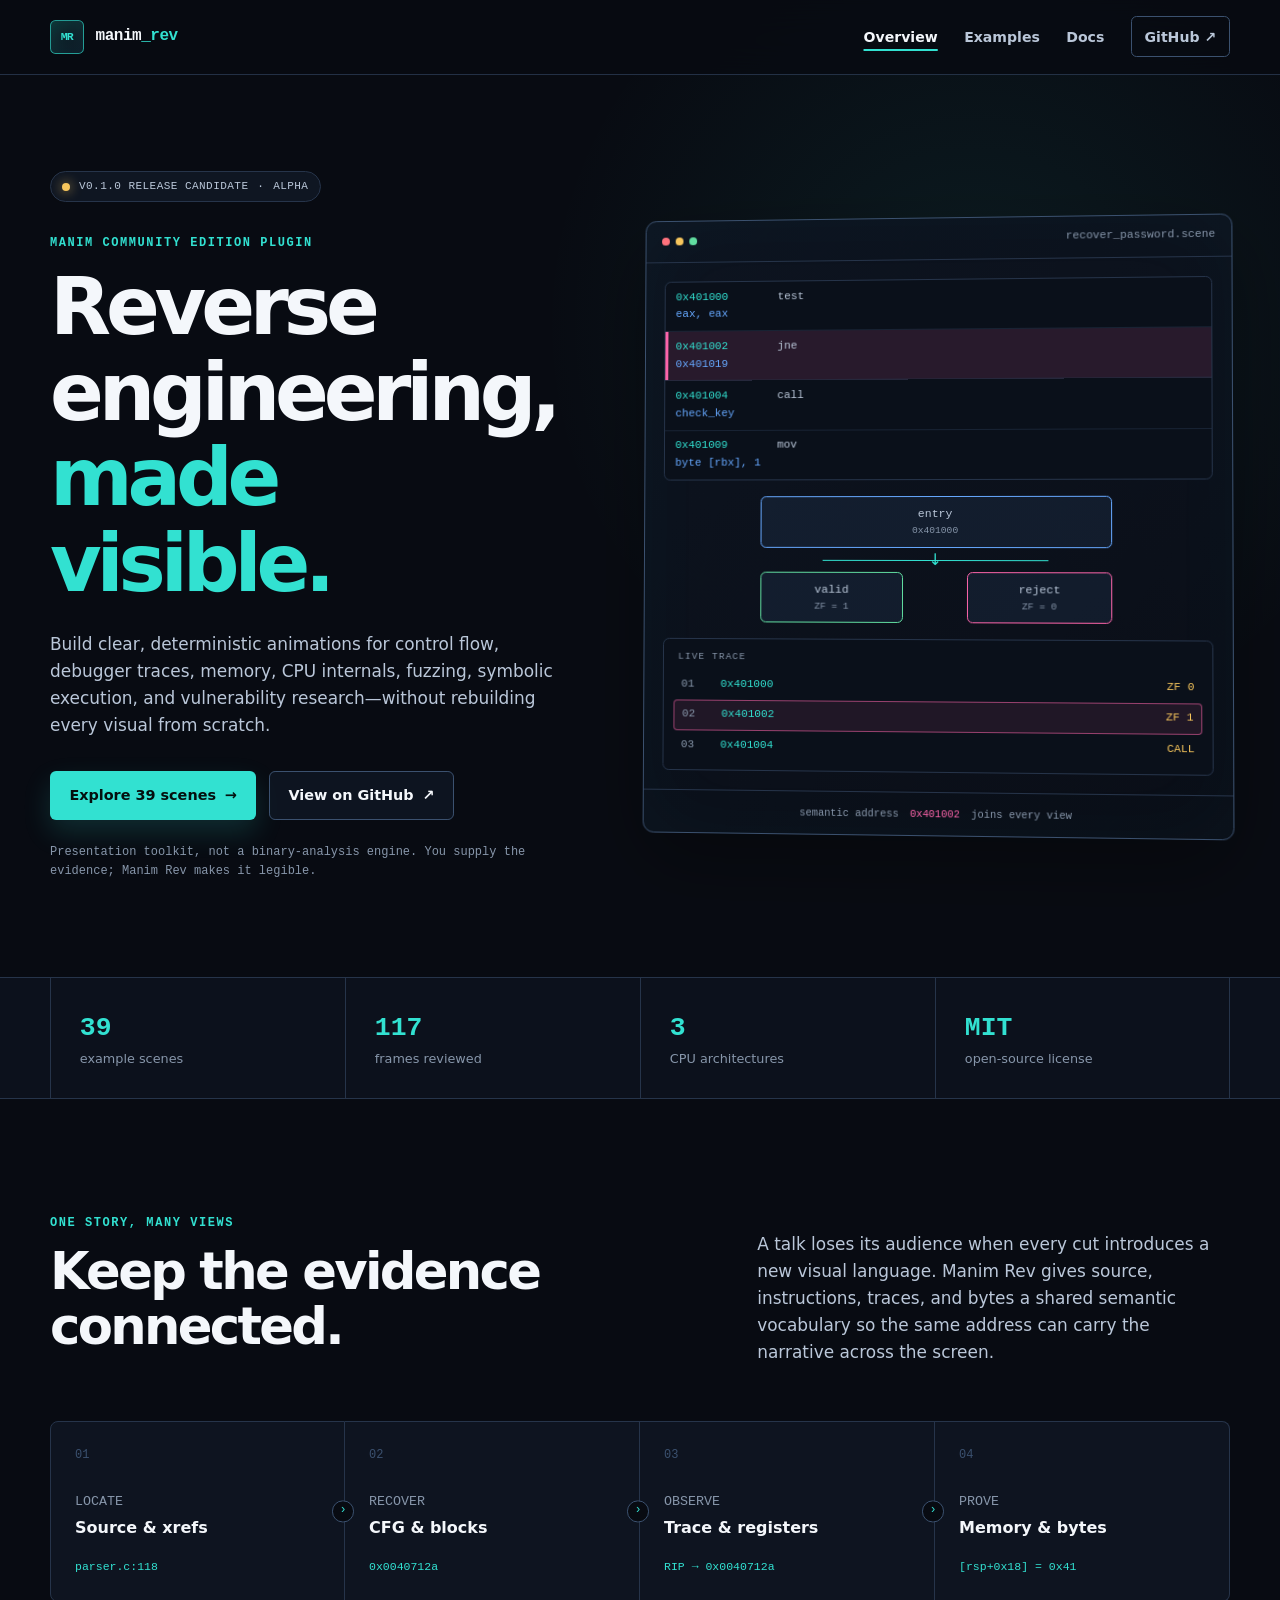
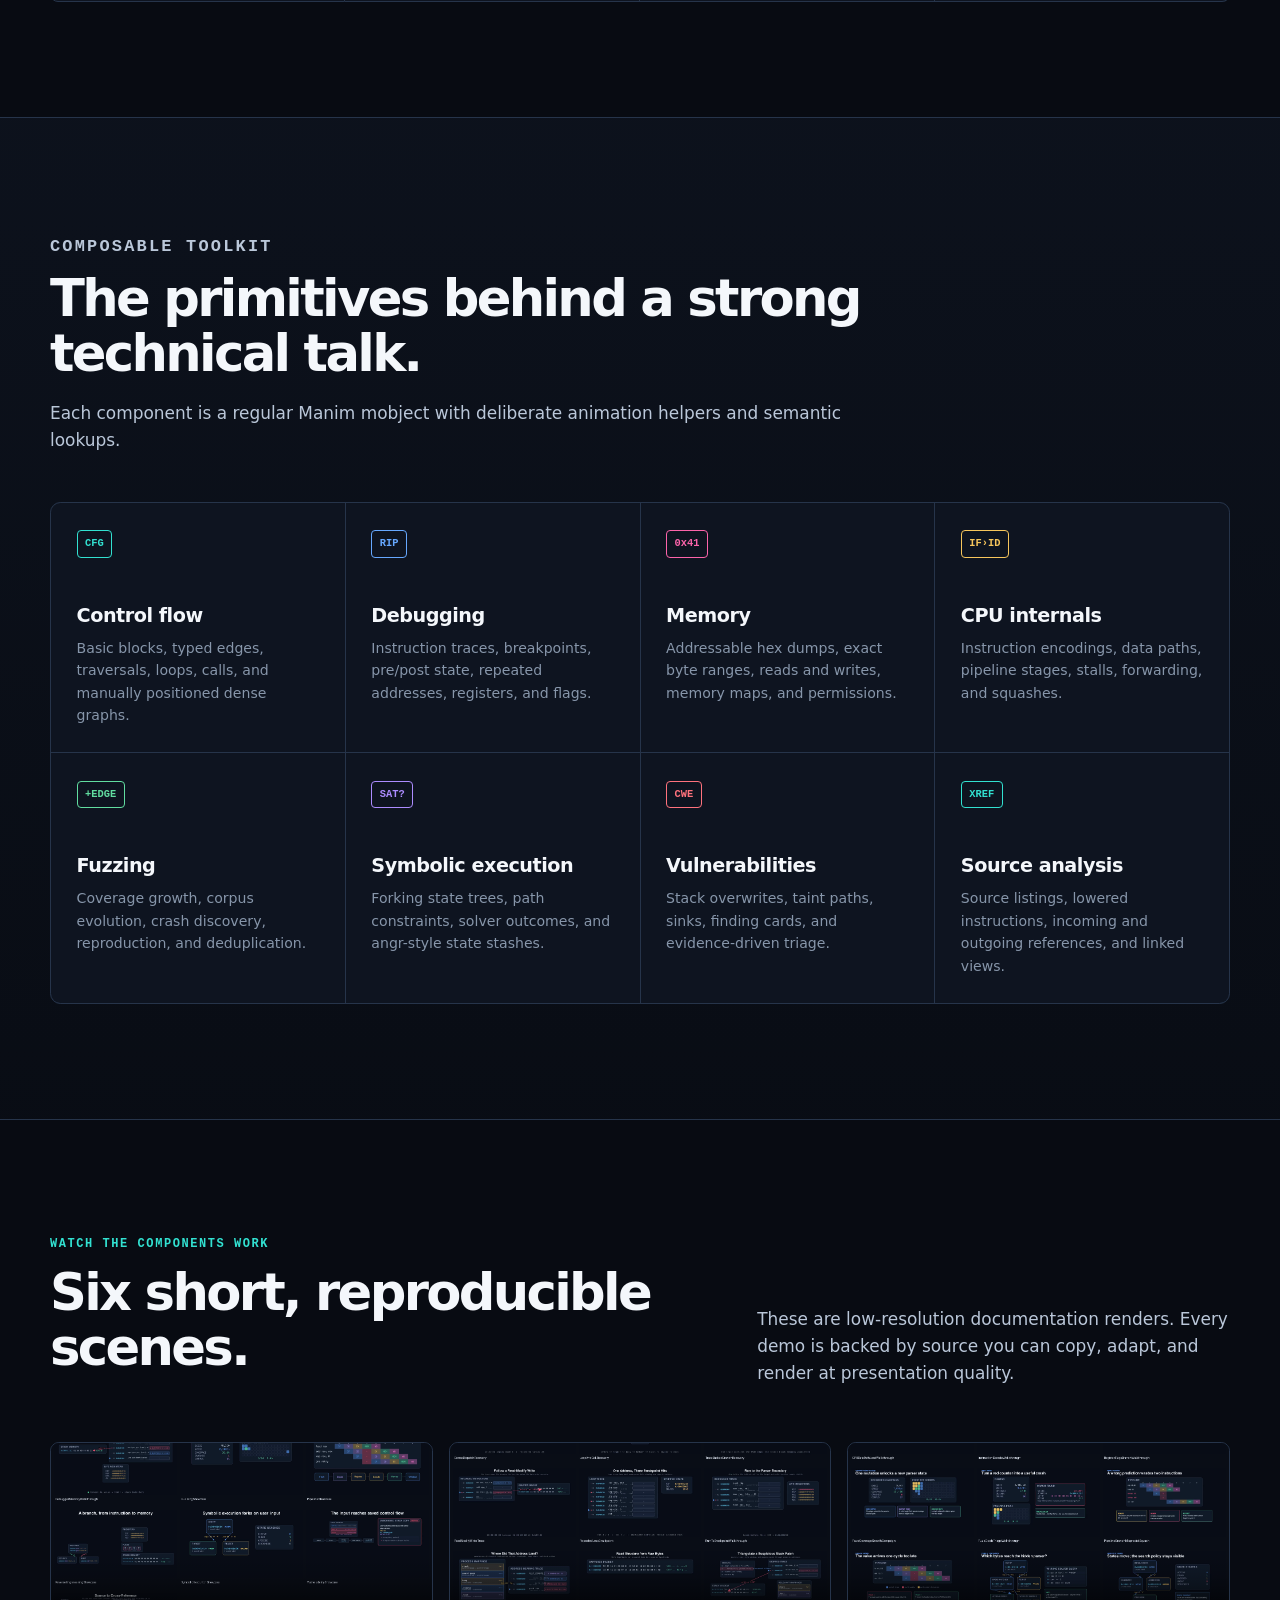
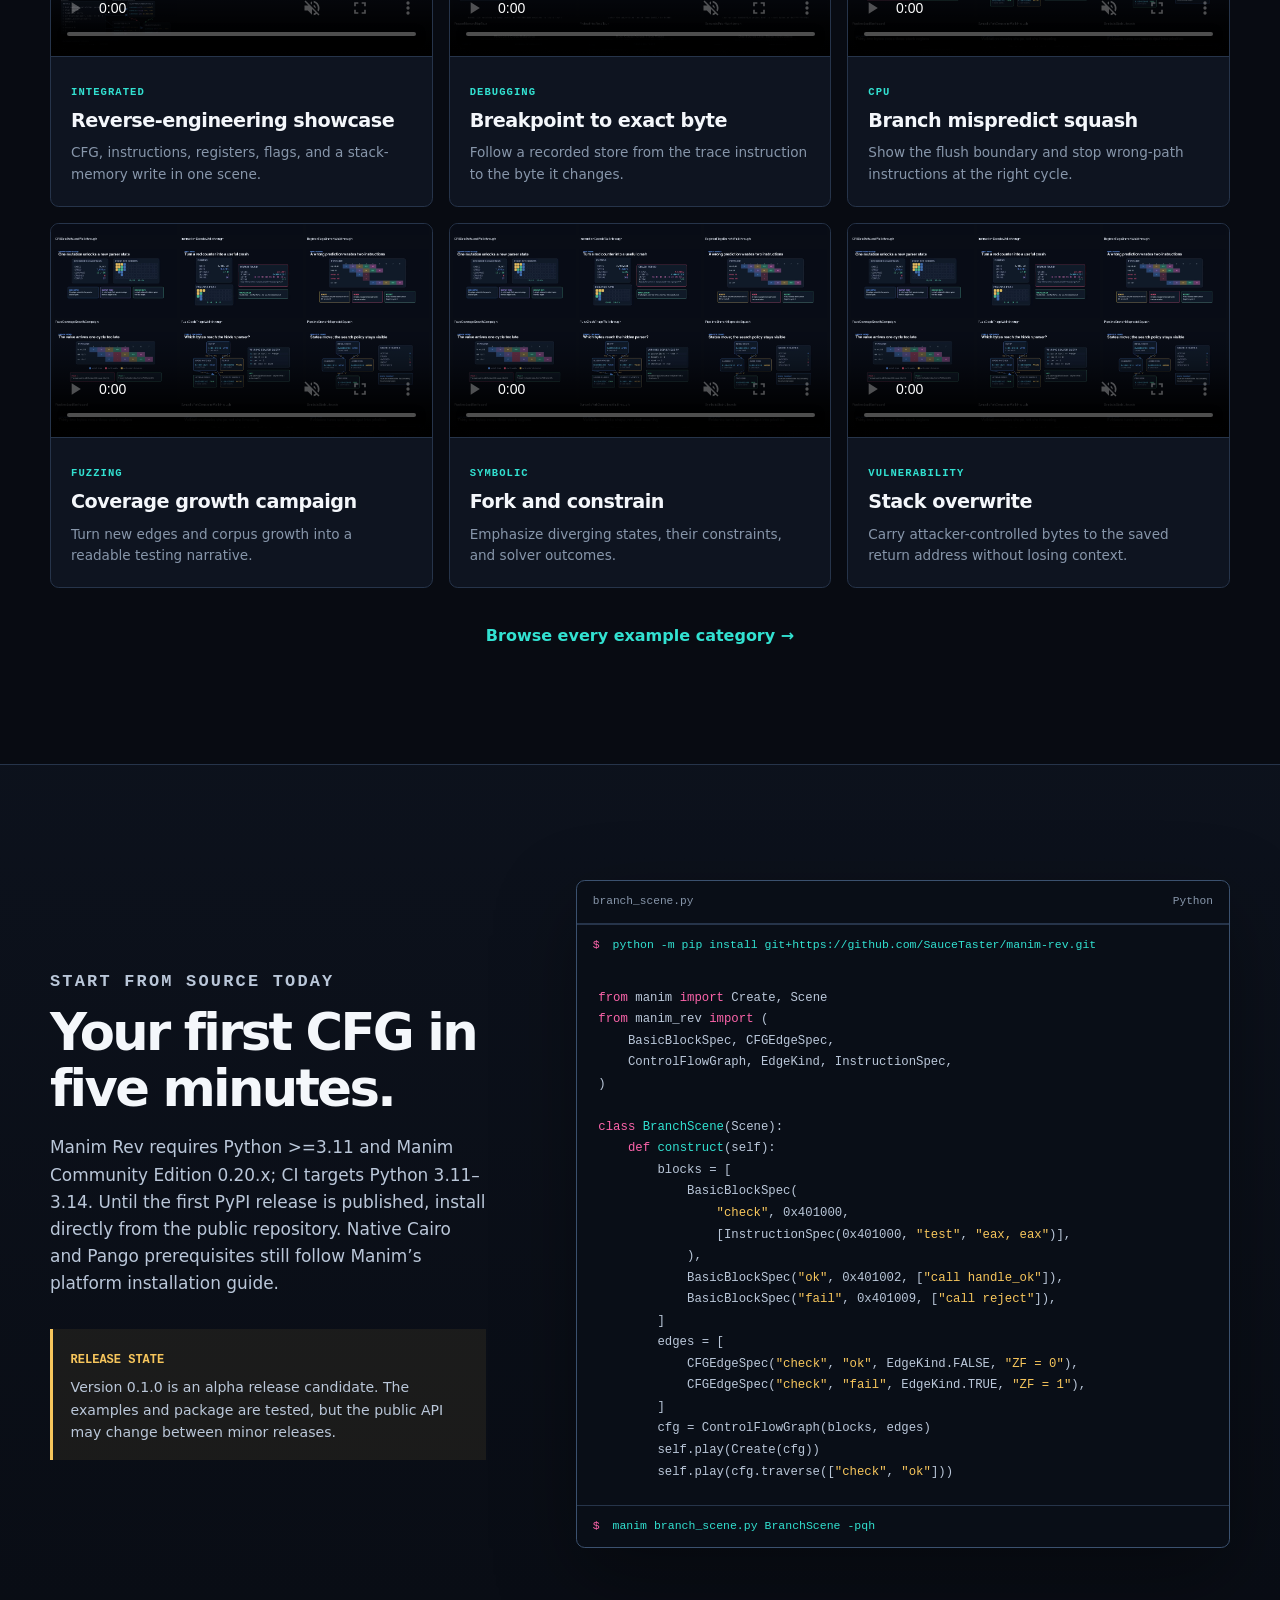
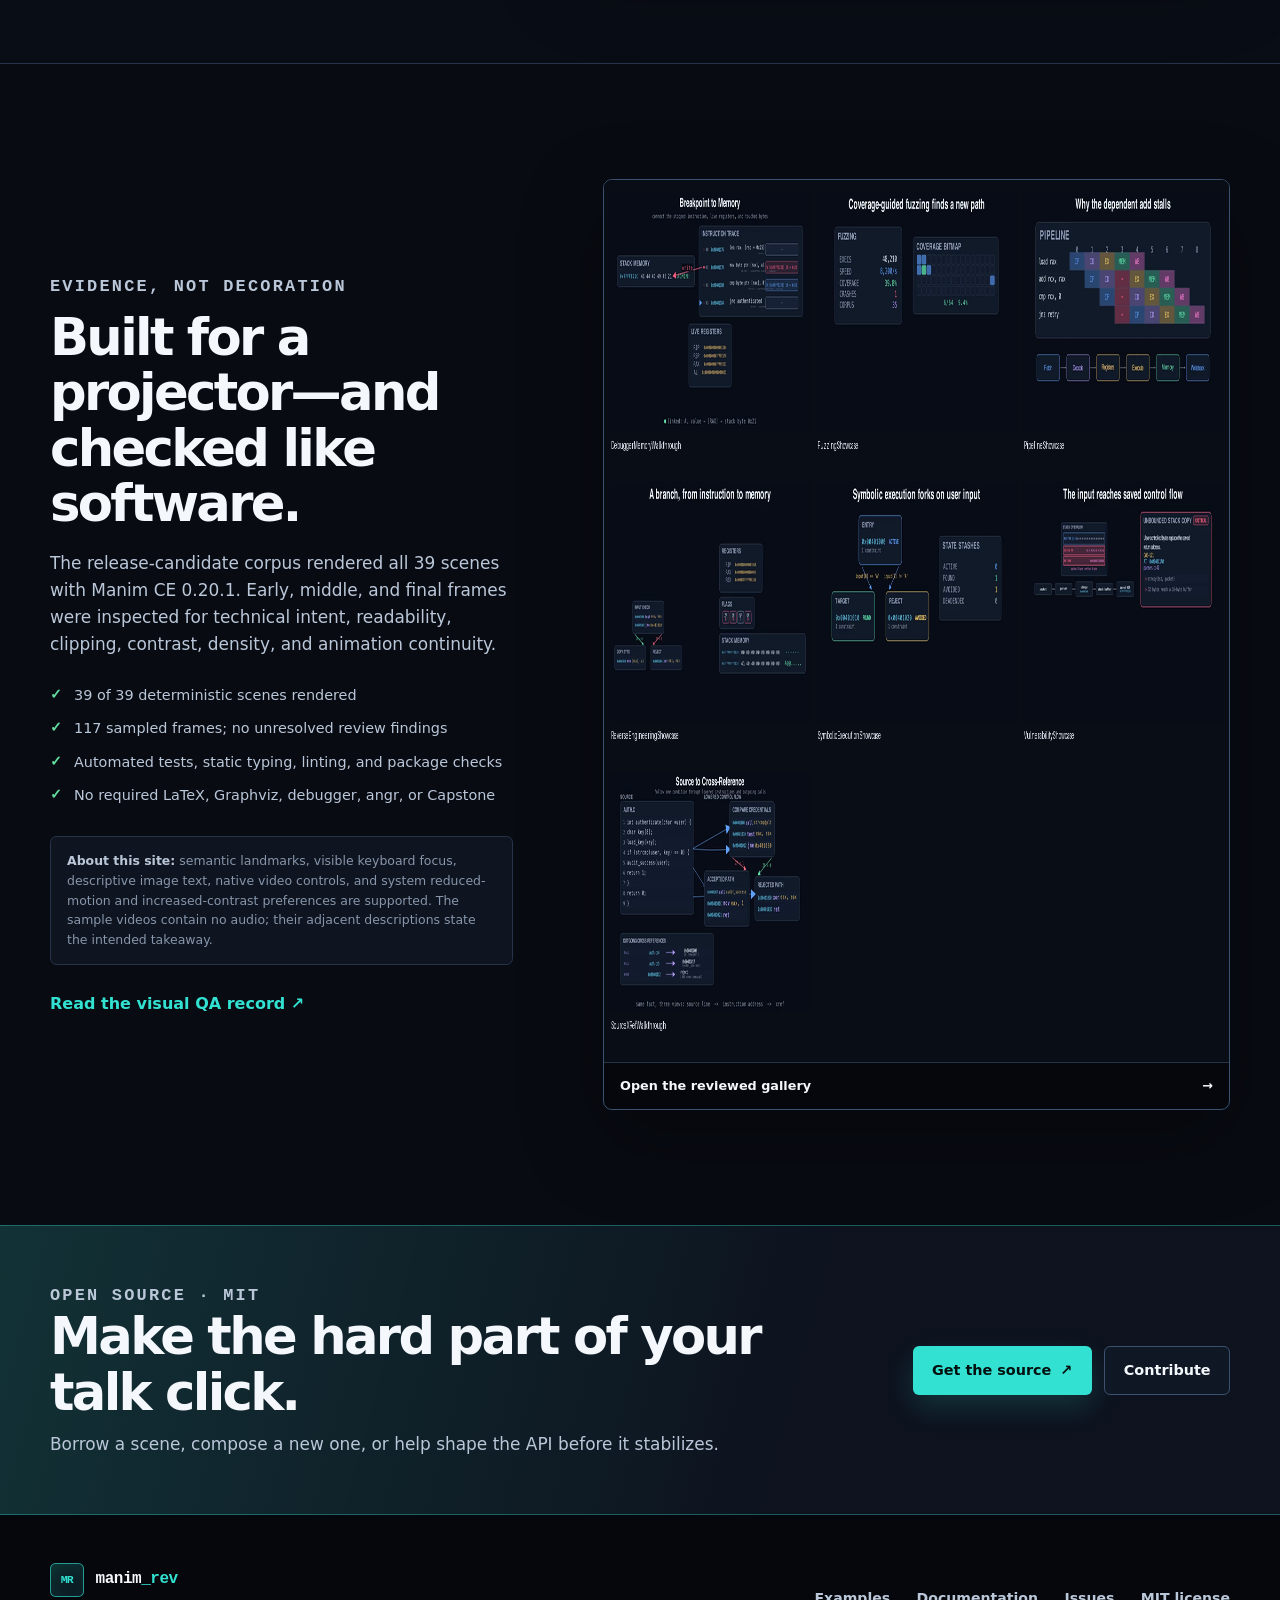
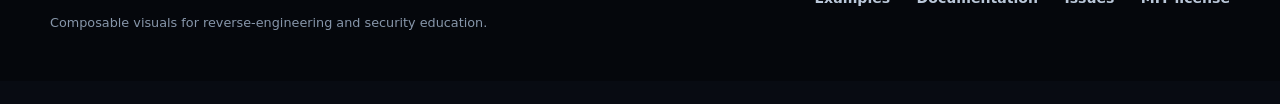
==== site/index.html @ d144db81 "Initial open-source release candidate" ====
<!doctype html>
<html lang="en">
  <head>
    <meta charset="utf-8">
    <meta name="viewport" content="width=device-width, initial-scale=1">
    <meta name="theme-color" content="#080b12">
    <meta
      name="description"
      content="Manim Rev is an open-source Manim Community Edition plugin for visualizing reverse engineering, program analysis, CPU behavior, and vulnerabilities."
    >
    <meta property="og:type" content="website">
    <meta property="og:title" content="Manim Rev — reverse engineering, made visible">
    <meta
      property="og:description"
      content="Composable Manim visuals for CFGs, traces, memory, CPU pipelines, fuzzing, symbolic execution, vulnerabilities, source analysis, and xrefs."
    >
    <meta property="og:url" content="https://saucetaster.github.io/manim-rev/">
    <meta
      property="og:image"
      content="https://saucetaster.github.io/manim-rev/assets/core.png"
    >
    <meta name="twitter:card" content="summary_large_image">
    <title>Manim Rev — reverse engineering, made visible</title>
    <link rel="canonical" href="https://saucetaster.github.io/manim-rev/">
    <link rel="stylesheet" href="styles.css">
  </head>
  <body>
    <a class="skip-link" href="#main-content">Skip to content</a>

    <header class="site-header">
      <div class="shell nav-shell">
        <a class="brand" href="./" aria-label="Manim Rev home">
          <span class="brand-mark" aria-hidden="true">MR</span>
          <span>manim<span class="brand-accent">_rev</span></span>
        </a>
        <nav aria-label="Primary navigation">
          <a aria-current="page" href="./">Overview</a>
          <a href="examples.html">Examples</a>
          <a href="https://github.com/SauceTaster/manim-rev/tree/main/docs">Docs</a>
          <a class="nav-github" href="https://github.com/SauceTaster/manim-rev">GitHub <span aria-hidden="true">↗</span></a>
        </nav>
      </div>
    </header>

    <main id="main-content">
      <section class="hero shell" aria-labelledby="hero-title">
        <div class="hero-copy">
          <div class="status-line">
            <span class="status-dot" aria-hidden="true"></span>
            <span>v0.1.0 release candidate</span>
            <span aria-hidden="true">·</span>
            <span>Alpha</span>
          </div>
          <p class="eyebrow">Manim Community Edition plugin</p>
          <h1 id="hero-title">Reverse engineering,<br><span>made visible.</span></h1>
          <p class="hero-lede">
            Build clear, deterministic animations for control flow, debugger traces,
            memory, CPU internals, fuzzing, symbolic execution, and vulnerability
            research—without rebuilding every visual from scratch.
          </p>
          <div class="button-row">
            <a class="button button-primary" href="examples.html">Explore 39 scenes <span aria-hidden="true">→</span></a>
            <a class="button button-secondary" href="https://github.com/SauceTaster/manim-rev">View on GitHub <span aria-hidden="true">↗</span></a>
          </div>
          <p class="scope-note">
            Presentation toolkit, not a binary-analysis engine. You supply the evidence;
            Manim Rev makes it legible.
          </p>
        </div>

        <div class="hero-visual" role="img" aria-label="Illustration of source code connected to a control-flow graph and execution trace">
          <div class="window-bar">
            <span></span><span></span><span></span>
            <code>recover_password.scene</code>
          </div>
          <div class="terminal-grid">
            <div class="code-pane" aria-hidden="true">
              <p><b>0x401000</b> test <em>eax, eax</em></p>
              <p class="active"><b>0x401002</b> jne <em>0x401019</em></p>
              <p><b>0x401004</b> call <em>check_key</em></p>
              <p><b>0x401009</b> mov <em>byte [rbx], 1</em></p>
            </div>
            <div class="flow-pane" aria-hidden="true">
              <div class="flow-node">entry <small>0x401000</small></div>
              <span class="flow-arrow">↓</span>
              <div class="flow-split">
                <div class="flow-node pass">valid <small>ZF = 1</small></div>
                <div class="flow-node fail">reject <small>ZF = 0</small></div>
              </div>
            </div>
            <div class="trace-pane" aria-hidden="true">
              <span class="trace-label">LIVE TRACE</span>
              <div><i>01</i><code>0x401000</code><span>ZF 0</span></div>
              <div class="current"><i>02</i><code>0x401002</code><span>ZF 1</span></div>
              <div><i>03</i><code>0x401004</code><span>CALL</span></div>
            </div>
          </div>
          <div class="visual-caption"><span>semantic address</span><code>0x401002</code><span>joins every view</span></div>
        </div>
      </section>

      <section class="proof-strip" aria-label="Project facts">
        <div class="shell proof-grid">
          <div><strong>39</strong><span>example scenes</span></div>
          <div><strong>117</strong><span>frames reviewed</span></div>
          <div><strong>3</strong><span>CPU architectures</span></div>
          <div><strong>MIT</strong><span>open-source license</span></div>
        </div>
      </section>

      <section class="section shell" aria-labelledby="evidence-title">
        <div class="section-intro split-intro">
          <div>
            <p class="eyebrow">One story, many views</p>
            <h2 id="evidence-title">Keep the evidence connected.</h2>
          </div>
          <p>
            A talk loses its audience when every cut introduces a new visual language.
            Manim Rev gives source, instructions, traces, and bytes a shared semantic
            vocabulary so the same address can carry the narrative across the screen.
          </p>
        </div>

        <ol class="evidence-flow" aria-label="Example reverse-engineering narrative">
          <li>
            <span class="step-number">01</span>
            <div><small>Locate</small><strong>Source &amp; xrefs</strong><code>parser.c:118</code></div>
          </li>
          <li>
            <span class="step-number">02</span>
            <div><small>Recover</small><strong>CFG &amp; blocks</strong><code>0x0040712a</code></div>
          </li>
          <li>
            <span class="step-number">03</span>
            <div><small>Observe</small><strong>Trace &amp; registers</strong><code>RIP → 0x0040712a</code></div>
          </li>
          <li>
            <span class="step-number">04</span>
            <div><small>Prove</small><strong>Memory &amp; bytes</strong><code>[rsp+0x18] = 0x41</code></div>
          </li>
        </ol>
      </section>

      <section class="section section-muted" aria-labelledby="toolkit-title">
        <div class="shell">
          <div class="section-intro">
            <p class="eyebrow">Composable toolkit</p>
            <h2 id="toolkit-title">The primitives behind a strong technical talk.</h2>
            <p>Each component is a regular Manim mobject with deliberate animation helpers and semantic lookups.</p>
          </div>
          <div class="feature-grid">
            <article class="feature-card cyan">
              <span class="feature-token" aria-hidden="true">CFG</span>
              <h3>Control flow</h3>
              <p>Basic blocks, typed edges, traversals, loops, calls, and manually positioned dense graphs.</p>
            </article>
            <article class="feature-card blue">
              <span class="feature-token" aria-hidden="true">RIP</span>
              <h3>Debugging</h3>
              <p>Instruction traces, breakpoints, pre/post state, repeated addresses, registers, and flags.</p>
            </article>
            <article class="feature-card magenta">
              <span class="feature-token" aria-hidden="true">0x41</span>
              <h3>Memory</h3>
              <p>Addressable hex dumps, exact byte ranges, reads and writes, memory maps, and permissions.</p>
            </article>
            <article class="feature-card amber">
              <span class="feature-token" aria-hidden="true">IF›ID</span>
              <h3>CPU internals</h3>
              <p>Instruction encodings, data paths, pipeline stages, stalls, forwarding, and squashes.</p>
            </article>
            <article class="feature-card green">
              <span class="feature-token" aria-hidden="true">+EDGE</span>
              <h3>Fuzzing</h3>
              <p>Coverage growth, corpus evolution, crash discovery, reproduction, and deduplication.</p>
            </article>
            <article class="feature-card violet">
              <span class="feature-token" aria-hidden="true">SAT?</span>
              <h3>Symbolic execution</h3>
              <p>Forking state trees, path constraints, solver outcomes, and angr-style state stashes.</p>
            </article>
            <article class="feature-card red">
              <span class="feature-token" aria-hidden="true">CWE</span>
              <h3>Vulnerabilities</h3>
              <p>Stack overwrites, taint paths, sinks, finding cards, and evidence-driven triage.</p>
            </article>
            <article class="feature-card cyan">
              <span class="feature-token" aria-hidden="true">XREF</span>
              <h3>Source analysis</h3>
              <p>Source listings, lowered instructions, incoming and outgoing references, and linked views.</p>
            </article>
          </div>
        </div>
      </section>

      <section class="section shell" aria-labelledby="demo-title">
        <div class="section-intro split-intro">
          <div>
            <p class="eyebrow">Watch the components work</p>
            <h2 id="demo-title">Six short, reproducible scenes.</h2>
          </div>
          <p>
            These are low-resolution documentation renders. Every demo is backed by
            source you can copy, adapt, and render at presentation quality.
          </p>
        </div>

        <div class="video-grid">
          <article class="video-card">
            <video aria-label="Reverse-engineering showcase animation" controls muted preload="metadata" playsinline poster="assets/core.png">
              <source src="assets/demos/reverse-engineering.mp4" type="video/mp4">
              <a href="assets/demos/reverse-engineering.mp4">Download the reverse-engineering showcase video.</a>
            </video>
            <div class="video-copy"><span>Integrated</span><h3>Reverse-engineering showcase</h3><p>CFG, instructions, registers, flags, and a stack-memory write in one scene.</p></div>
          </article>
          <article class="video-card">
            <video aria-label="Debugger trace to memory animation" controls muted preload="metadata" playsinline poster="assets/analysis.png">
              <source src="assets/demos/debugger-memory.mp4" type="video/mp4">
              <a href="assets/demos/debugger-memory.mp4">Download the debugger-memory walkthrough video.</a>
            </video>
            <div class="video-copy"><span>Debugging</span><h3>Breakpoint to exact byte</h3><p>Follow a recorded store from the trace instruction to the byte it changes.</p></div>
          </article>
          <article class="video-card">
            <video aria-label="Pipeline branch misprediction animation" controls muted preload="metadata" playsinline poster="assets/security.png">
              <source src="assets/demos/pipeline-mispredict.mp4" type="video/mp4">
              <a href="assets/demos/pipeline-mispredict.mp4">Download the pipeline-mispredict video.</a>
            </video>
            <div class="video-copy"><span>CPU</span><h3>Branch mispredict squash</h3><p>Show the flush boundary and stop wrong-path instructions at the right cycle.</p></div>
          </article>
          <article class="video-card">
            <video aria-label="Fuzzing coverage campaign animation" controls muted preload="metadata" playsinline poster="assets/security.png">
              <source src="assets/demos/fuzzing-campaign.mp4" type="video/mp4">
              <a href="assets/demos/fuzzing-campaign.mp4">Download the fuzzing-campaign video.</a>
            </video>
            <div class="video-copy"><span>Fuzzing</span><h3>Coverage growth campaign</h3><p>Turn new edges and corpus growth into a readable testing narrative.</p></div>
          </article>
          <article class="video-card">
            <video aria-label="Symbolic execution fork animation" controls muted preload="metadata" playsinline poster="assets/security.png">
              <source src="assets/demos/symbolic-fork.mp4" type="video/mp4">
              <a href="assets/demos/symbolic-fork.mp4">Download the symbolic-fork video.</a>
            </video>
            <div class="video-copy"><span>Symbolic</span><h3>Fork and constrain</h3><p>Emphasize diverging states, their constraints, and solver outcomes.</p></div>
          </article>
          <article class="video-card">
            <video aria-label="Stack overwrite animation" controls muted preload="metadata" playsinline poster="assets/security.png">
              <source src="assets/demos/stack-overflow.mp4" type="video/mp4">
              <a href="assets/demos/stack-overflow.mp4">Download the stack-overflow video.</a>
            </video>
            <div class="video-copy"><span>Vulnerability</span><h3>Stack overwrite</h3><p>Carry attacker-controlled bytes to the saved return address without losing context.</p></div>
          </article>
        </div>
        <div class="center-action"><a class="text-link" href="examples.html">Browse every example category <span aria-hidden="true">→</span></a></div>
      </section>

      <section class="section section-muted" aria-labelledby="start-title">
        <div class="shell quickstart-grid">
          <div class="quickstart-copy">
            <p class="eyebrow">Start from source today</p>
            <h2 id="start-title">Your first CFG in five minutes.</h2>
            <p>
              Manim Rev requires Python &gt;=3.11 and Manim Community Edition 0.20.x;
              CI targets Python 3.11–3.14.
              Until the first PyPI release is published, install directly from the
              public repository. Native Cairo and Pango prerequisites still follow
              Manim’s platform installation guide.
            </p>
            <div class="release-note">
              <strong>Release state</strong>
              <p>
                Version 0.1.0 is an alpha release candidate. The examples and package
                are tested, but the public API may change between minor releases.
              </p>
            </div>
          </div>
          <div class="code-window">
            <div class="code-title"><span>branch_scene.py</span><span>Python</span></div>
            <div class="code-command"><span aria-hidden="true">$</span><code>python -m pip install git+https://github.com/SauceTaster/manim-rev.git</code></div>
            <pre><code><span class="code-keyword">from</span> manim <span class="code-keyword">import</span> Create, Scene
<span class="code-keyword">from</span> manim_rev <span class="code-keyword">import</span> (
    BasicBlockSpec, CFGEdgeSpec,
    ControlFlowGraph, EdgeKind, InstructionSpec,
)

<span class="code-keyword">class</span> <span class="code-name">BranchScene</span>(Scene):
    <span class="code-keyword">def</span> <span class="code-name">construct</span>(self):
        blocks = [
            BasicBlockSpec(
                <span class="code-string">"check"</span>, 0x401000,
                [InstructionSpec(0x401000, <span class="code-string">"test"</span>, <span class="code-string">"eax, eax"</span>)],
            ),
            BasicBlockSpec(<span class="code-string">"ok"</span>, 0x401002, [<span class="code-string">"call handle_ok"</span>]),
            BasicBlockSpec(<span class="code-string">"fail"</span>, 0x401009, [<span class="code-string">"call reject"</span>]),
        ]
        edges = [
            CFGEdgeSpec(<span class="code-string">"check"</span>, <span class="code-string">"ok"</span>, EdgeKind.FALSE, <span class="code-string">"ZF = 0"</span>),
            CFGEdgeSpec(<span class="code-string">"check"</span>, <span class="code-string">"fail"</span>, EdgeKind.TRUE, <span class="code-string">"ZF = 1"</span>),
        ]
        cfg = ControlFlowGraph(blocks, edges)
        self.play(Create(cfg))
        self.play(cfg.traverse([<span class="code-string">"check"</span>, <span class="code-string">"ok"</span>]))</code></pre>
            <div class="code-command"><span aria-hidden="true">$</span><code>manim branch_scene.py BranchScene -pqh</code></div>
          </div>
        </div>
      </section>

      <section class="section shell" id="accessibility" aria-labelledby="quality-title">
        <div class="quality-grid">
          <div>
            <p class="eyebrow">Evidence, not decoration</p>
            <h2 id="quality-title">Built for a projector—and checked like software.</h2>
            <p>
              The release-candidate corpus rendered all 39 scenes with Manim CE 0.20.1.
              Early, middle, and final frames were inspected for technical intent,
              readability, clipping, contrast, density, and animation continuity.
            </p>
            <ul class="check-list">
              <li>39 of 39 deterministic scenes rendered</li>
              <li>117 sampled frames; no unresolved review findings</li>
              <li>Automated tests, static typing, linting, and package checks</li>
              <li>No required LaTeX, Graphviz, debugger, angr, or Capstone</li>
            </ul>
            <p class="accessibility-note">
              <strong>About this site:</strong> semantic landmarks, visible keyboard
              focus, descriptive image text, native video controls, and system
              reduced-motion and increased-contrast preferences are supported. The
              sample videos contain no audio; their adjacent descriptions state the
              intended takeaway.
            </p>
            <a class="text-link" href="https://github.com/SauceTaster/manim-rev/blob/main/docs/visual-qa.md">Read the visual QA record <span aria-hidden="true">↗</span></a>
          </div>
          <a class="gallery-preview" href="examples.html#gallery">
            <img src="assets/core.png" width="1329" height="882" alt="Contact sheet showing seven integrated Manim Rev example scenes" loading="lazy">
            <span>Open the reviewed gallery <b aria-hidden="true">→</b></span>
          </a>
        </div>
      </section>

      <section class="cta-band" aria-labelledby="cta-title">
        <div class="shell cta-inner">
          <div>
            <p class="eyebrow">Open source · MIT</p>
            <h2 id="cta-title">Make the hard part of your talk click.</h2>
            <p>Borrow a scene, compose a new one, or help shape the API before it stabilizes.</p>
          </div>
          <div class="button-row">
            <a class="button button-primary" href="https://github.com/SauceTaster/manim-rev">Get the source <span aria-hidden="true">↗</span></a>
            <a class="button button-secondary" href="https://github.com/SauceTaster/manim-rev/blob/main/CONTRIBUTING.md">Contribute</a>
          </div>
        </div>
      </section>
    </main>

    <footer class="site-footer">
      <div class="shell footer-grid">
        <div>
          <a class="brand" href="./"><span class="brand-mark" aria-hidden="true">MR</span><span>manim<span class="brand-accent">_rev</span></span></a>
          <p>Composable visuals for reverse-engineering and security education.</p>
        </div>
        <nav aria-label="Project links">
          <a href="examples.html">Examples</a>
          <a href="https://github.com/SauceTaster/manim-rev/tree/main/docs">Documentation</a>
          <a href="https://github.com/SauceTaster/manim-rev/issues">Issues</a>
          <a href="https://github.com/SauceTaster/manim-rev/blob/main/LICENSE">MIT license</a>
        </nav>
      </div>
    </footer>
  </body>
</html>
---- site/styles.css ----
:root {
  color-scheme: dark;
  --bg: #080b12;
  --bg-deep: #05070c;
  --panel: #0e1420;
  --panel-raised: #121b2a;
  --line: #26344a;
  --line-bright: #3b516f;
  --text: #f4f7fb;
  --text-soft: #bac7d9;
  --text-muted: #8796aa;
  --cyan: #32e1d1;
  --cyan-dark: #153e42;
  --blue: #66a8ff;
  --magenta: #fc64aa;
  --amber: #f7c65c;
  --green: #61dda0;
  --violet: #ac8cff;
  --red: #ff727d;
  --sans: Inter, ui-sans-serif, system-ui, -apple-system, BlinkMacSystemFont, "Segoe UI", sans-serif;
  --mono: "SFMono-Regular", Consolas, "Liberation Mono", monospace;
  --shadow: 0 28px 80px rgb(0 0 0 / 34%);
}

* {
  box-sizing: border-box;
}

html {
  scroll-behavior: smooth;
}

body {
  margin: 0;
  background:
    radial-gradient(circle at 76% 5%, rgb(50 225 209 / 8%), transparent 27rem),
    var(--bg);
  color: var(--text);
  font-family: var(--sans);
  line-height: 1.6;
  -webkit-font-smoothing: antialiased;
}

a {
  color: inherit;
  text-decoration-color: rgb(50 225 209 / 55%);
  text-underline-offset: 0.2em;
}

a:hover {
  color: var(--cyan);
}

img,
video {
  display: block;
  max-width: 100%;
}

button,
a {
  -webkit-tap-highlight-color: transparent;
}

:focus-visible {
  outline: 3px solid var(--amber);
  outline-offset: 4px;
}

.skip-link {
  position: fixed;
  z-index: 100;
  top: 0.75rem;
  left: 0.75rem;
  padding: 0.65rem 1rem;
  border-radius: 0.4rem;
  background: var(--text);
  color: var(--bg);
  font-weight: 800;
  transform: translateY(-160%);
}

.skip-link:focus {
  transform: translateY(0);
}

.shell {
  width: min(1180px, calc(100% - 3rem));
  margin-inline: auto;
}

.site-header {
  position: sticky;
  z-index: 20;
  top: 0;
  border-bottom: 1px solid rgb(59 81 111 / 55%);
  background: rgb(8 11 18 / 86%);
  backdrop-filter: blur(18px);
}

.nav-shell,
.footer-grid {
  display: flex;
  align-items: center;
  justify-content: space-between;
  gap: 2rem;
}

.nav-shell {
  min-height: 4.6rem;
}

.brand {
  display: inline-flex;
  align-items: center;
  gap: 0.75rem;
  color: var(--text);
  font-family: var(--mono);
  font-size: 1rem;
  font-weight: 700;
  letter-spacing: -0.03em;
  text-decoration: none;
}

.brand:hover {
  color: var(--text);
}

.brand-mark {
  display: grid;
  width: 2.1rem;
  height: 2.1rem;
  place-items: center;
  border: 1px solid rgb(50 225 209 / 65%);
  border-radius: 0.35rem;
  background: linear-gradient(145deg, rgb(50 225 209 / 17%), rgb(102 168 255 / 7%));
  color: var(--cyan);
  font-size: 0.72rem;
  letter-spacing: -0.08em;
  box-shadow: inset 0 0 18px rgb(50 225 209 / 8%);
}

.brand-accent {
  color: var(--cyan);
}

.site-header nav,
.site-footer nav {
  display: flex;
  align-items: center;
  gap: 1.65rem;
}

.site-header nav a,
.site-footer nav a {
  color: var(--text-soft);
  font-size: 0.88rem;
  font-weight: 650;
  text-decoration: none;
}

.site-header nav a:hover,
.site-header nav a[aria-current="page"] {
  color: var(--text);
}

.site-header nav a[aria-current="page"] {
  text-decoration: underline;
  text-decoration-color: var(--cyan);
  text-decoration-thickness: 2px;
  text-underline-offset: 0.45rem;
}

.nav-github {
  padding: 0.52rem 0.8rem;
  border: 1px solid var(--line-bright);
  border-radius: 0.35rem;
}

.hero {
  display: grid;
  grid-template-columns: minmax(0, 0.93fr) minmax(480px, 1.07fr);
  gap: clamp(2.5rem, 6vw, 6.5rem);
  align-items: center;
  min-height: min(770px, calc(100vh - 4.6rem));
  padding-block: 6rem;
}

.status-line {
  display: inline-flex;
  gap: 0.55rem;
  align-items: center;
  margin-bottom: 2rem;
  padding: 0.38rem 0.7rem;
  border: 1px solid var(--line);
  border-radius: 999px;
  background: rgb(18 27 42 / 68%);
  color: var(--text-soft);
  font-family: var(--mono);
  font-size: 0.69rem;
  letter-spacing: 0.04em;
  text-transform: uppercase;
}

.status-dot {
  width: 0.5rem;
  height: 0.5rem;
  border-radius: 50%;
  background: var(--amber);
  box-shadow: 0 0 12px rgb(247 198 92 / 75%);
}

.eyebrow {
  margin: 0 0 0.65rem;
  color: var(--cyan);
  font-family: var(--mono);
  font-size: 0.75rem;
  font-weight: 700;
  letter-spacing: 0.13em;
  text-transform: uppercase;
}

h1,
h2,
h3,
p {
  margin-top: 0;
}

h1,
h2,
h3 {
  line-height: 1.08;
}

h1 {
  margin-bottom: 1.5rem;
  font-size: clamp(3rem, 6.2vw, 5.8rem);
  letter-spacing: -0.065em;
}

h1 span,
h2 span {
  color: var(--cyan);
}

h2 {
  margin-bottom: 1.15rem;
  font-size: clamp(2.1rem, 4vw, 3.7rem);
  letter-spacing: -0.052em;
}

h3 {
  margin-bottom: 0.65rem;
  font-size: 1.2rem;
  letter-spacing: -0.025em;
}

.hero-lede,
.page-hero > p,
.section-intro > p,
.split-intro > p,
.quickstart-copy > p,
.quality-grid > div > p,
.render-grid > div > p,
.cta-inner p {
  color: var(--text-soft);
  font-size: 1.06rem;
}

.button-row {
  display: flex;
  flex-wrap: wrap;
  gap: 0.8rem;
  margin-top: 2rem;
}

.button {
  display: inline-flex;
  min-height: 3rem;
  align-items: center;
  justify-content: center;
  gap: 0.55rem;
  padding: 0.75rem 1.15rem;
  border: 1px solid transparent;
  border-radius: 0.38rem;
  font-size: 0.9rem;
  font-weight: 800;
  text-decoration: none;
  transition: transform 160ms ease, border-color 160ms ease, background 160ms ease;
}

.button:hover {
  transform: translateY(-2px);
}

.button-primary {
  background: var(--cyan);
  color: #04100f;
  box-shadow: 0 12px 28px rgb(50 225 209 / 16%);
}

.button-primary:hover {
  background: #74eee4;
  color: #04100f;
}

.button-secondary {
  border-color: var(--line-bright);
  background: rgb(18 27 42 / 60%);
  color: var(--text);
}

.button-secondary:hover {
  border-color: var(--cyan);
  color: var(--text);
}

.scope-note {
  max-width: 35rem;
  margin: 1.4rem 0 0;
  color: var(--text-muted);
  font-family: var(--mono);
  font-size: 0.75rem;
}

.hero-visual {
  overflow: hidden;
  border: 1px solid var(--line-bright);
  border-radius: 0.7rem;
  background: linear-gradient(150deg, #0d1420, #0a0e17);
  box-shadow: var(--shadow), inset 0 0 80px rgb(50 225 209 / 3%);
  transform: perspective(1200px) rotateY(-3deg) rotateX(1deg);
}

.window-bar,
.code-title {
  display: flex;
  align-items: center;
  border-bottom: 1px solid var(--line);
  color: var(--text-muted);
  font-family: var(--mono);
  font-size: 0.7rem;
}

.window-bar {
  gap: 0.4rem;
  min-height: 2.6rem;
  padding: 0 1rem;
}

.window-bar span {
  width: 0.48rem;
  height: 0.48rem;
  border-radius: 50%;
  background: var(--line-bright);
}

.window-bar span:first-child { background: var(--red); }
.window-bar span:nth-child(2) { background: var(--amber); }
.window-bar span:nth-child(3) { background: var(--green); }
.window-bar code { margin-left: auto; }

.terminal-grid {
  display: grid;
  gap: 1rem;
  padding: 1.2rem;
}

.code-pane,
.trace-pane {
  border: 1px solid var(--line);
  border-radius: 0.4rem;
  background: #0a101a;
  font-family: var(--mono);
  font-size: 0.7rem;
}

.code-pane p {
  display: grid;
  grid-template-columns: 6.5rem 1fr;
  margin: 0;
  padding: 0.42rem 0.65rem;
  border-bottom: 1px solid rgb(38 52 74 / 55%);
  color: var(--text-soft);
}

.code-pane p:last-child { border: 0; }
.code-pane b { color: var(--cyan); font-weight: 500; }
.code-pane em { color: var(--blue); font-style: normal; }
.code-pane .active { background: rgb(252 100 170 / 12%); box-shadow: inset 3px 0 var(--magenta); }

.flow-pane {
  display: grid;
  justify-content: center;
  color: var(--text-soft);
  text-align: center;
}

.flow-node {
  min-width: 9rem;
  padding: 0.5rem 0.8rem;
  border: 1px solid var(--blue);
  border-radius: 0.35rem;
  background: rgb(102 168 255 / 8%);
  font-family: var(--mono);
  font-size: 0.72rem;
}

.flow-node small { display: block; color: var(--text-muted); }
.flow-arrow { color: var(--cyan); line-height: 1.5; }
.flow-split { display: flex; gap: 4rem; position: relative; }
.flow-split::before {
  position: absolute;
  top: -0.75rem;
  right: 18%;
  left: 18%;
  height: 1px;
  background: var(--cyan);
  content: "";
}
.flow-node.pass { border-color: var(--green); }
.flow-node.fail { border-color: var(--magenta); }

.trace-pane { padding: 0.6rem; }
.trace-label { display: block; margin: 0 0 0.4rem 0.3rem; color: var(--text-muted); font-size: 0.6rem; letter-spacing: 0.12em; }
.trace-pane div { display: grid; grid-template-columns: 2rem 1fr auto; gap: 0.5rem; padding: 0.35rem 0.5rem; color: var(--text-soft); }
.trace-pane i { color: var(--text-muted); font-style: normal; }
.trace-pane code { color: var(--cyan); }
.trace-pane div span { color: var(--amber); }
.trace-pane .current { border: 1px solid rgb(252 100 170 / 55%); border-radius: 0.25rem; background: rgb(252 100 170 / 9%); }

.visual-caption {
  display: flex;
  gap: 0.7rem;
  justify-content: center;
  padding: 0.8rem;
  border-top: 1px solid var(--line);
  color: var(--text-muted);
  font-family: var(--mono);
  font-size: 0.65rem;
}

.visual-caption code { color: var(--magenta); }

.proof-strip {
  border-block: 1px solid var(--line);
  background: rgb(14 20 32 / 74%);
}

.proof-grid {
  display: grid;
  grid-template-columns: repeat(4, 1fr);
}

.proof-grid div {
  display: flex;
  min-height: 7.5rem;
  flex-direction: column;
  justify-content: center;
  padding-left: 1.8rem;
  border-left: 1px solid var(--line);
}

.proof-grid div:last-child { border-right: 1px solid var(--line); }
.proof-grid strong { color: var(--cyan); font-family: var(--mono); font-size: 1.65rem; }
.proof-grid span { color: var(--text-muted); font-size: 0.8rem; }

.section {
  padding-block: clamp(5rem, 9vw, 8.5rem);
  scroll-margin-top: 4rem;
}

.section-muted {
  border-block: 1px solid var(--line);
  background: linear-gradient(180deg, rgb(14 20 32 / 72%), rgb(9 13 21 / 82%));
}

.section-muted > .shell {
  width: min(1180px, calc(100% - 3rem));
  margin-inline: auto;
}

.section-intro {
  max-width: 51rem;
  margin-bottom: 3rem;
}

.split-intro {
  display: grid;
  max-width: none;
  grid-template-columns: 1fr 0.75fr;
  gap: clamp(2rem, 6vw, 7rem);
  align-items: end;
}

.split-intro p:last-child { margin-bottom: 0.4rem; }

.evidence-flow {
  display: grid;
  grid-template-columns: repeat(4, 1fr);
  margin: 0;
  padding: 0;
  list-style: none;
}

.evidence-flow li {
  position: relative;
  min-width: 0;
  padding: 1.5rem;
  border: 1px solid var(--line);
  border-left: 0;
  background: var(--panel);
}

.evidence-flow li:first-child { border-left: 1px solid var(--line); border-radius: 0.5rem 0 0 0.5rem; }
.evidence-flow li:last-child { border-radius: 0 0.5rem 0.5rem 0; }
.evidence-flow li:not(:last-child)::after {
  position: absolute;
  z-index: 2;
  top: 50%;
  right: -0.6rem;
  display: grid;
  width: 1.2rem;
  height: 1.2rem;
  place-items: center;
  border: 1px solid var(--line-bright);
  border-radius: 50%;
  background: var(--bg);
  color: var(--cyan);
  content: "›";
  font-family: var(--mono);
  font-size: 0.75rem;
  transform: translateY(-50%);
}

.step-number { display: block; margin-bottom: 1.6rem; color: var(--line-bright); font-family: var(--mono); font-size: 0.75rem; }
.evidence-flow small { display: block; color: var(--text-muted); font-family: var(--mono); text-transform: uppercase; }
.evidence-flow strong { display: block; margin: 0.2rem 0 1.1rem; }
.evidence-flow code { display: block; overflow: hidden; color: var(--cyan); font-size: 0.72rem; text-overflow: ellipsis; white-space: nowrap; }

.feature-grid {
  display: grid;
  grid-template-columns: repeat(4, 1fr);
  gap: 1px;
  overflow: hidden;
  border: 1px solid var(--line);
  border-radius: 0.65rem;
  background: var(--line);
}

.feature-card {
  min-height: 15rem;
  padding: 1.6rem;
  background: var(--panel);
  transition: background 160ms ease;
}

.feature-card:hover { background: var(--panel-raised); }
.feature-card p { margin-bottom: 0; color: var(--text-muted); font-size: 0.88rem; }
.feature-token {
  display: inline-block;
  margin-bottom: 3rem;
  padding: 0.28rem 0.46rem;
  border: 1px solid currentColor;
  border-radius: 0.25rem;
  font-family: var(--mono);
  font-size: 0.65rem;
  font-weight: 700;
}
.feature-card.cyan .feature-token { color: var(--cyan); }
.feature-card.blue .feature-token { color: var(--blue); }
.feature-card.magenta .feature-token { color: var(--magenta); }
.feature-card.amber .feature-token { color: var(--amber); }
.feature-card.green .feature-token { color: var(--green); }
.feature-card.violet .feature-token { color: var(--violet); }
.feature-card.red .feature-token { color: var(--red); }

.video-grid {
  display: grid;
  grid-template-columns: repeat(3, 1fr);
  gap: 1rem;
}

.video-card {
  overflow: hidden;
  border: 1px solid var(--line);
  border-radius: 0.55rem;
  background: var(--panel);
  transition: transform 160ms ease, border-color 160ms ease;
}

.video-card:hover { border-color: var(--line-bright); transform: translateY(-3px); }
.video-card video { width: 100%; aspect-ratio: 16 / 9; border-bottom: 1px solid var(--line); background: var(--bg-deep); object-fit: cover; }
.video-copy { padding: 1.25rem; }
.video-copy > span,
.collection-count { color: var(--cyan); font-family: var(--mono); font-size: 0.66rem; font-weight: 700; letter-spacing: 0.1em; text-transform: uppercase; }
.video-copy h3 { margin-top: 0.55rem; }
.video-copy p { margin-bottom: 0; color: var(--text-muted); font-size: 0.85rem; }
.video-copy a { display: inline-block; margin-top: 1rem; color: var(--text-soft); font-size: 0.78rem; font-weight: 700; }
.center-action { margin-top: 2.2rem; text-align: center; }
.text-link { color: var(--cyan); font-weight: 750; text-decoration: none; }
.text-link:hover { color: #79f0e7; }

.quickstart-grid,
.quality-grid,
.render-grid {
  display: grid;
  grid-template-columns: 0.8fr 1.2fr;
  gap: clamp(2.5rem, 7vw, 7rem);
  align-items: center;
}

.release-note {
  margin-top: 2rem;
  padding: 1rem 1.1rem;
  border-left: 3px solid var(--amber);
  background: rgb(247 198 92 / 7%);
}
.release-note strong { color: var(--amber); font-family: var(--mono); font-size: 0.75rem; text-transform: uppercase; }
.release-note p { margin: 0.35rem 0 0; color: var(--text-soft); font-size: 0.88rem; }

.code-window {
  overflow: hidden;
  border: 1px solid var(--line-bright);
  border-radius: 0.55rem;
  background: #090e17;
  box-shadow: var(--shadow);
}
.code-title { justify-content: space-between; padding: 0.75rem 1rem; }
.code-window pre { overflow-x: auto; margin: 0; padding: 1.35rem; color: var(--text-soft); font: 0.77rem/1.75 var(--mono); tab-size: 2; }
.code-keyword { color: var(--magenta); }
.code-name { color: var(--cyan); }
.code-string { color: var(--amber); }
.code-comment { color: var(--text-muted); }
.code-command { display: flex; gap: 0.8rem; overflow-x: auto; padding: 0.7rem 1rem; border-top: 1px solid var(--line); color: var(--cyan); font-size: 0.72rem; white-space: nowrap; }
.code-command span { color: var(--magenta); font-family: var(--mono); }

.quality-grid { grid-template-columns: 0.85fr 1.15fr; }
.check-list,
.scene-list { margin: 1.6rem 0 1.8rem; padding: 0; list-style: none; }
.check-list li,
.scene-list li { position: relative; margin-bottom: 0.65rem; padding-left: 1.5rem; color: var(--text-soft); font-size: 0.9rem; }
.check-list li::before { position: absolute; left: 0; color: var(--green); content: "✓"; font-family: var(--mono); font-weight: 800; }
.scene-list li::before { position: absolute; top: 0.72em; left: 0; width: 0.42rem; height: 1px; background: var(--cyan); content: ""; }
.accessibility-note { margin: 0 0 1.6rem; padding: 0.85rem 1rem; border: 1px solid var(--line); border-radius: 0.4rem; background: var(--panel); color: var(--text-muted) !important; font-size: 0.78rem !important; }
.accessibility-note strong { color: var(--text-soft); }

.gallery-preview,
.gallery-image {
  display: block;
  overflow: hidden;
  border: 1px solid var(--line-bright);
  border-radius: 0.55rem;
  background: var(--bg-deep);
  color: var(--text);
  text-decoration: none;
  box-shadow: var(--shadow);
}
.gallery-preview img,
.gallery-image img { width: 100%; }
.gallery-preview span { display: flex; justify-content: space-between; padding: 0.8rem 1rem; border-top: 1px solid var(--line); font-size: 0.8rem; font-weight: 700; }

.cta-band {
  border-block: 1px solid rgb(50 225 209 / 35%);
  background: linear-gradient(105deg, rgb(21 62 66 / 75%), rgb(14 20 32 / 88%) 62%);
}
.cta-inner { display: flex; align-items: center; justify-content: space-between; gap: 3rem; min-height: 18rem; padding-block: 3rem; }
.cta-inner h2 { max-width: 47rem; margin-bottom: 0.7rem; }
.cta-inner p { margin-bottom: 0; }
.cta-inner .button-row { flex: 0 0 auto; margin-top: 0; }

.site-footer { padding-block: 3rem; background: var(--bg-deep); }
.site-footer p { max-width: 28rem; margin: 1rem 0 0; color: var(--text-muted); font-size: 0.8rem; }

.page-hero { padding-block: clamp(5rem, 9vw, 8rem); }
.page-hero h1 { max-width: 55rem; }
.page-hero > p { max-width: 49rem; }
.anchor-nav { display: flex; flex-wrap: wrap; gap: 0.6rem; margin-top: 2.5rem; }
.anchor-nav a { padding: 0.52rem 0.75rem; border: 1px solid var(--line); border-radius: 999px; color: var(--text-soft); font-size: 0.76rem; font-weight: 700; text-decoration: none; }
.anchor-nav a:hover { border-color: var(--cyan); color: var(--cyan); }

.gallery-section { padding-bottom: 2rem; }
.gallery-row {
  display: grid;
  grid-template-columns: 1.25fr 0.75fr;
  gap: clamp(2.5rem, 6vw, 6rem);
  align-items: center;
  margin-block: 6rem;
  scroll-margin-top: 6rem;
}
.gallery-row.reverse .gallery-image { order: 2; }
.gallery-row.reverse .gallery-copy { order: 1; }
.gallery-copy h3 { margin: 0.6rem 0 1rem; font-size: clamp(1.7rem, 3vw, 2.5rem); }
.gallery-copy > p { color: var(--text-soft); }
.gallery-links { display: flex; flex-wrap: wrap; gap: 1.2rem; align-items: center; }
.gallery-links > a:not(.text-link) { color: var(--text-soft); font-size: 0.82rem; font-weight: 700; text-decoration: none; }
.gallery-image { box-shadow: 0 20px 60px rgb(0 0 0 / 28%); }
.gallery-image img { transition: transform 220ms ease; }
.gallery-image:hover img { transform: scale(1.012); }

.render-grid { grid-template-columns: 0.95fr 1.05fr; }
.compact-code { box-shadow: none; }
.small-print { color: var(--text-muted) !important; font-size: 0.8rem !important; }

@media (max-width: 980px) {
  .hero { grid-template-columns: 1fr; min-height: auto; }
  .hero-copy { max-width: 44rem; }
  .hero-visual { max-width: 46rem; transform: none; }
  .feature-grid { grid-template-columns: repeat(2, 1fr); }
  .video-grid { grid-template-columns: repeat(2, 1fr); }
  .quickstart-grid,
  .quality-grid,
  .render-grid { grid-template-columns: 1fr; }
  .code-window { max-width: 47rem; }
  .gallery-row { grid-template-columns: 1fr; }
  .gallery-row .gallery-image,
  .gallery-row.reverse .gallery-image { order: 1; }
  .gallery-row .gallery-copy,
  .gallery-row.reverse .gallery-copy { order: 2; }
  .cta-inner { align-items: flex-start; flex-direction: column; justify-content: center; }
}

@media (max-width: 720px) {
  .shell,
  .section-muted > .shell { width: min(100% - 2rem, 1180px); }
  .site-header nav { gap: 0.45rem; }
  .site-header nav a { display: none; }
  .site-header nav a[aria-current="page"],
  .site-header nav .nav-github { display: inline-flex; }
  .nav-github { padding: 0.42rem 0.6rem; }
  .hero { padding-block: 4rem; }
  h1 { font-size: clamp(2.65rem, 14vw, 4rem); }
  .hero-lede { font-size: 1rem; }
  .hero-visual { margin-inline: -0.35rem; }
  .flow-split { gap: 1rem; }
  .flow-node { min-width: 7.5rem; }
  .proof-grid { grid-template-columns: repeat(2, 1fr); }
  .proof-grid div { min-height: 6rem; padding-left: 1rem; border-bottom: 1px solid var(--line); }
  .proof-grid div:nth-child(3) { border-left: 1px solid var(--line); }
  .split-intro { grid-template-columns: 1fr; gap: 0.8rem; }
  .evidence-flow { grid-template-columns: 1fr; }
  .evidence-flow li { border-top: 0; border-left: 1px solid var(--line); }
  .evidence-flow li:first-child { border-top: 1px solid var(--line); border-radius: 0.5rem 0.5rem 0 0; }
  .evidence-flow li:last-child { border-radius: 0 0 0.5rem 0.5rem; }
  .evidence-flow li:not(:last-child)::after { top: auto; right: auto; bottom: -0.6rem; left: 50%; transform: translateX(-50%) rotate(90deg); }
  .feature-grid,
  .video-grid { grid-template-columns: 1fr; }
  .feature-card { min-height: 12rem; }
  .feature-token { margin-bottom: 2rem; }
  .gallery-row { margin-block: 4rem; }
  .footer-grid { align-items: flex-start; flex-direction: column; }
  .site-footer nav { flex-wrap: wrap; gap: 0.8rem 1.2rem; }
}

@media (max-width: 430px) {
  .brand { font-size: 0.88rem; }
  .site-header .nav-github { font-size: 0.75rem; }
  .code-pane p { grid-template-columns: 5.7rem 1fr; font-size: 0.62rem; }
  .flow-split { gap: 0.5rem; }
  .flow-node { min-width: 6.5rem; padding-inline: 0.4rem; font-size: 0.63rem; }
  .visual-caption { gap: 0.35rem; font-size: 0.56rem; }
  .button-row { align-items: stretch; flex-direction: column; }
  .button { width: 100%; }
  .proof-grid strong { font-size: 1.4rem; }
  .proof-grid span { font-size: 0.7rem; }
  .cta-inner .button-row { width: 100%; }
}

@media (prefers-reduced-motion: reduce) {
  html { scroll-behavior: auto; }
  *,
  *::before,
  *::after {
    scroll-behavior: auto !important;
    transition-duration: 0.01ms !important;
  }
}

@media (prefers-contrast: more) {
  :root { --line: #61738c; --text-muted: #acb8c8; }
  .button-primary { color: #000; }
}
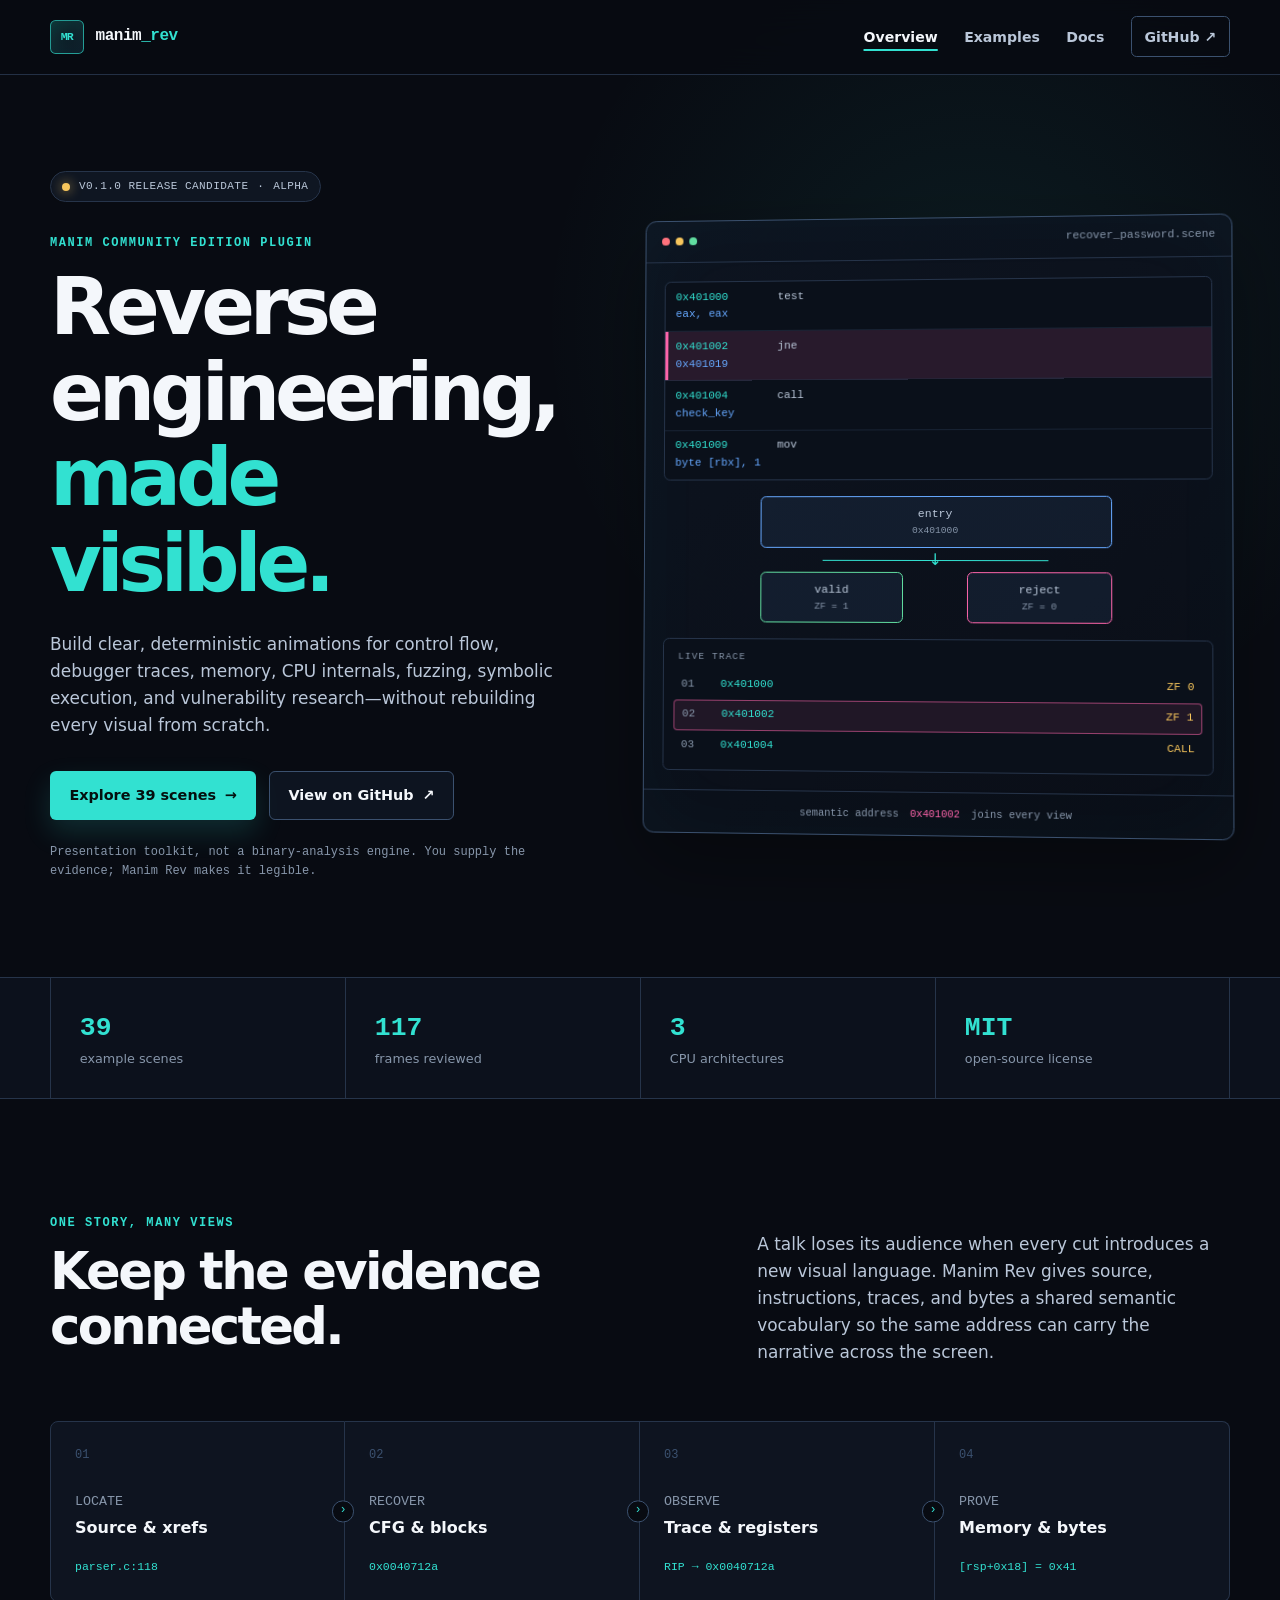
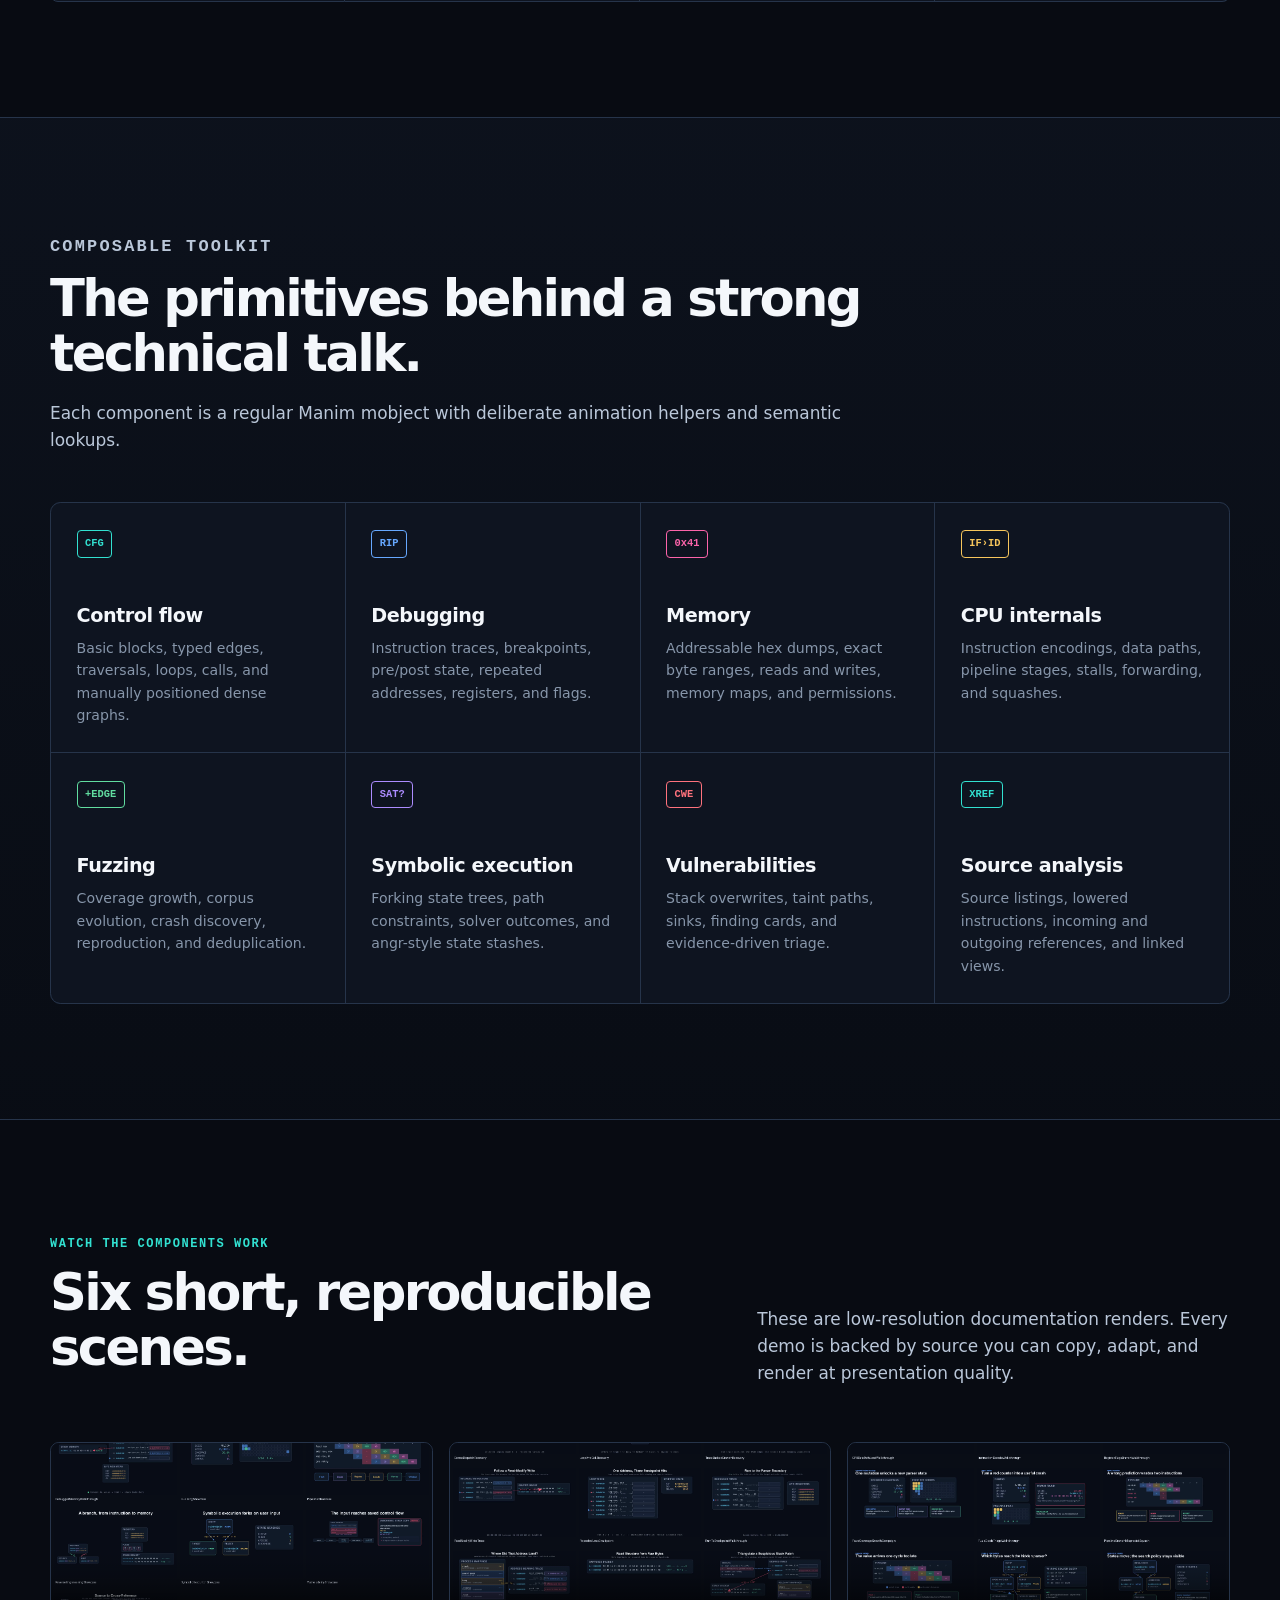
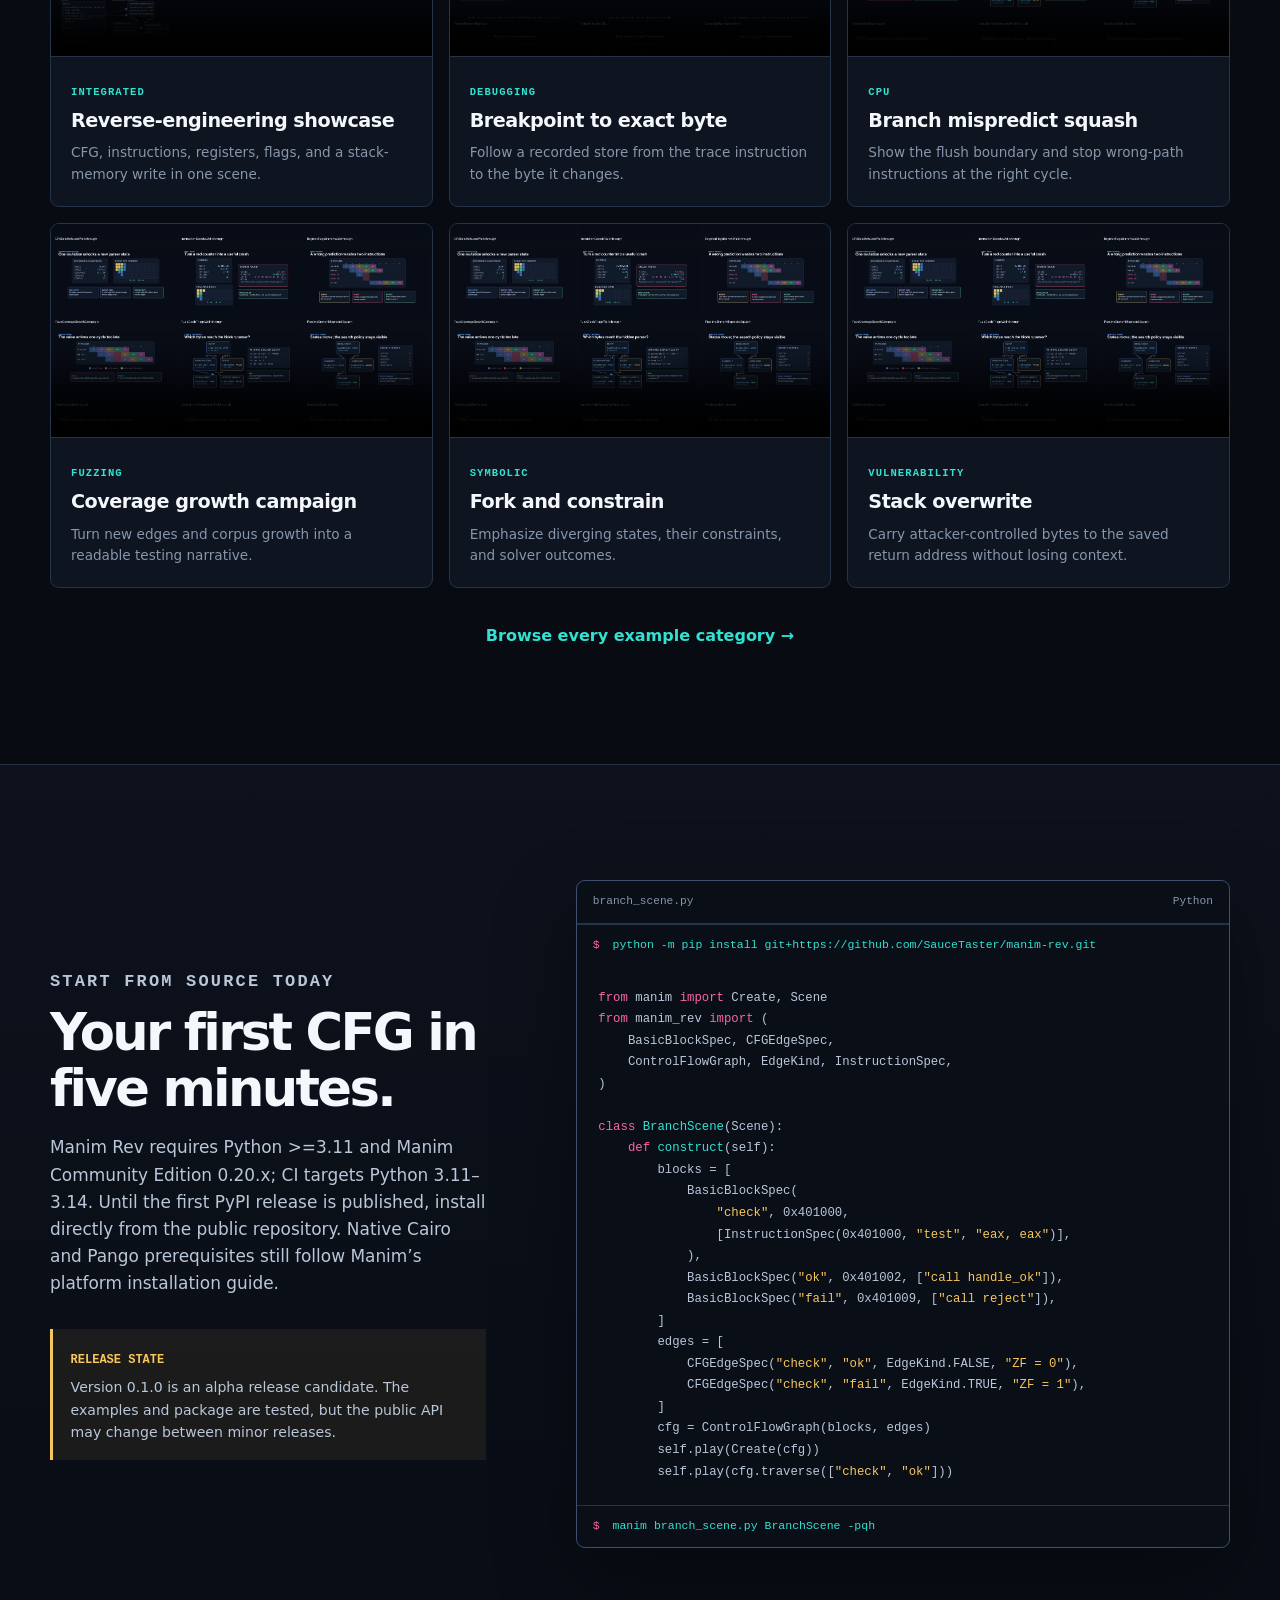
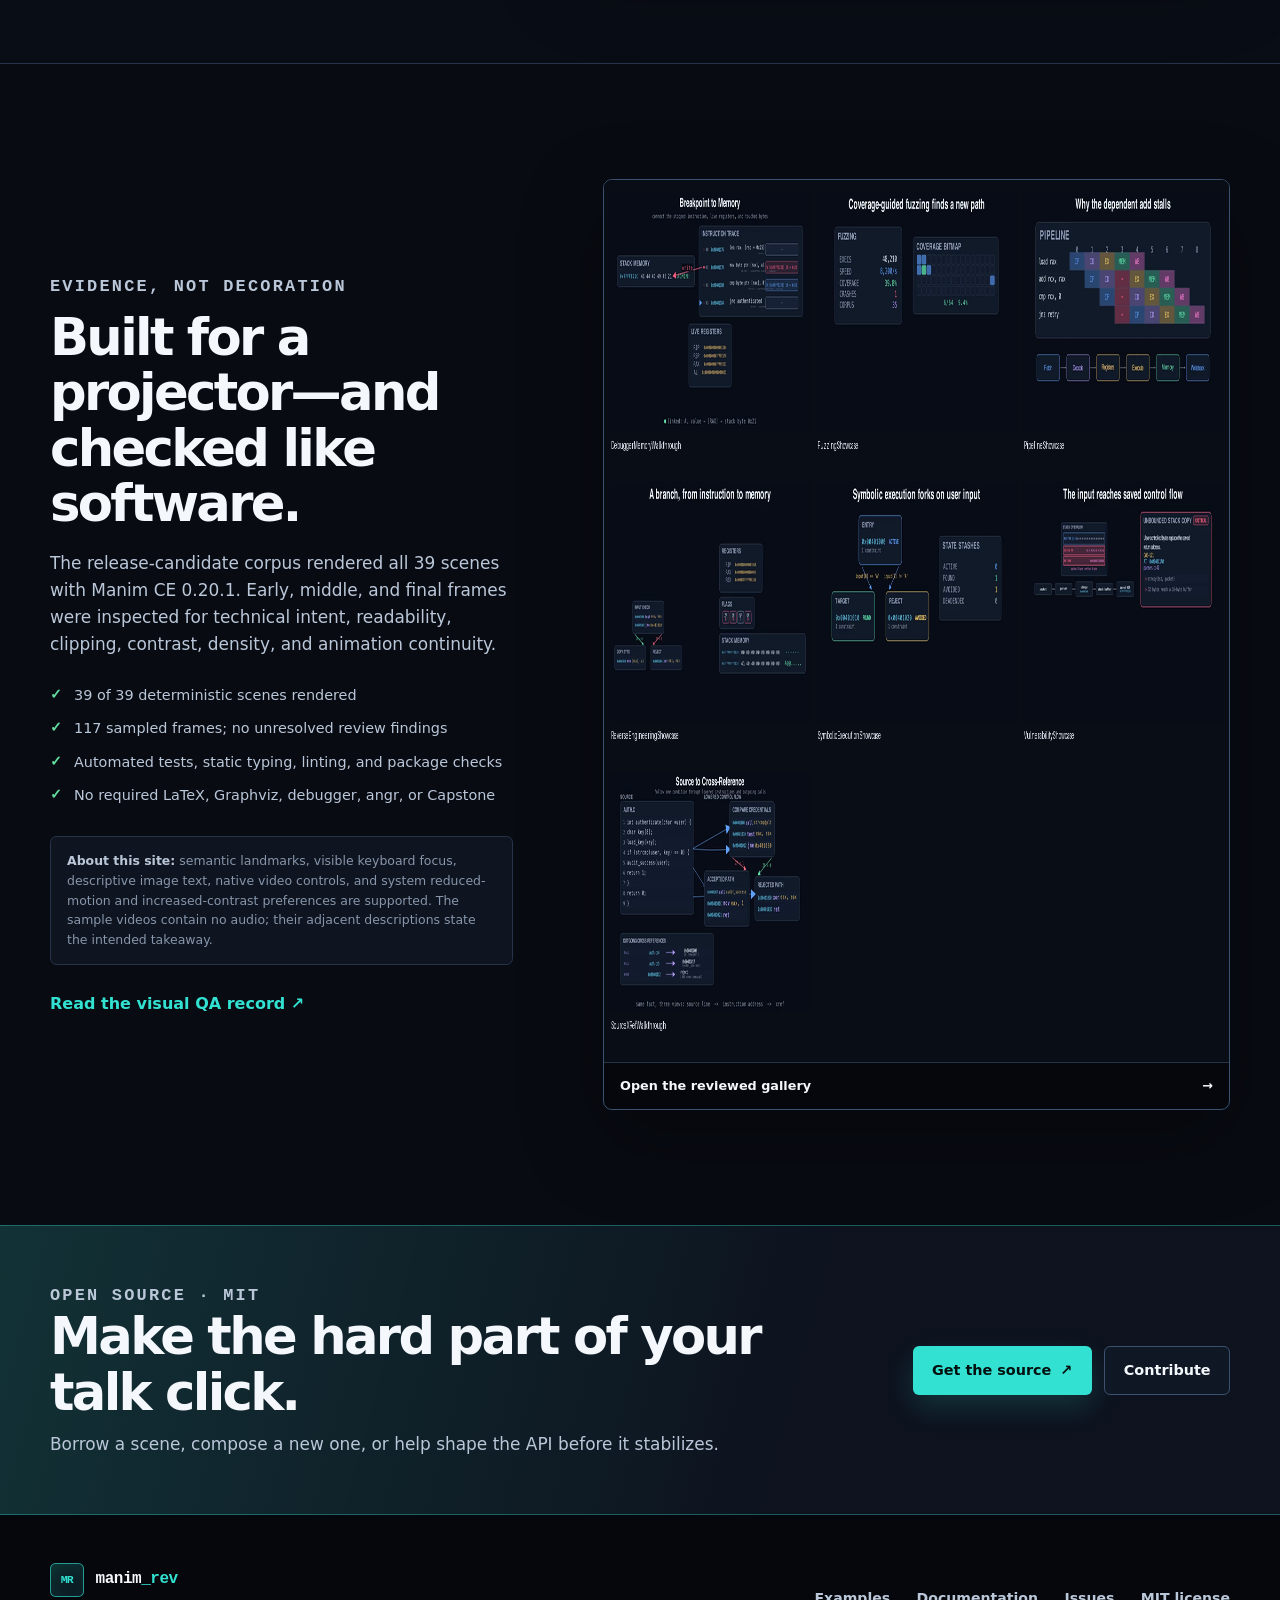
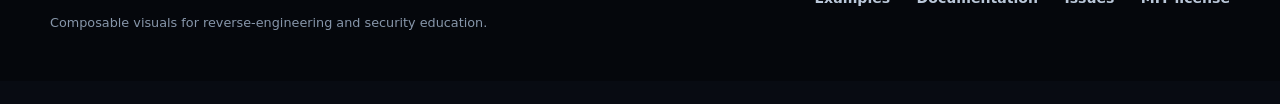
==== commit b804542d: "Add Pages favicon" ====
--- a/site/index.html
+++ b/site/index.html
@@ -21,6 +21,7 @@
     >
     <meta name="twitter:card" content="summary_large_image">
     <title>Manim Rev — reverse engineering, made visible</title>
+    <link rel="icon" href="favicon.svg" type="image/svg+xml">
     <link rel="canonical" href="https://saucetaster.github.io/manim-rev/">
     <link rel="stylesheet" href="styles.css">
   </head>
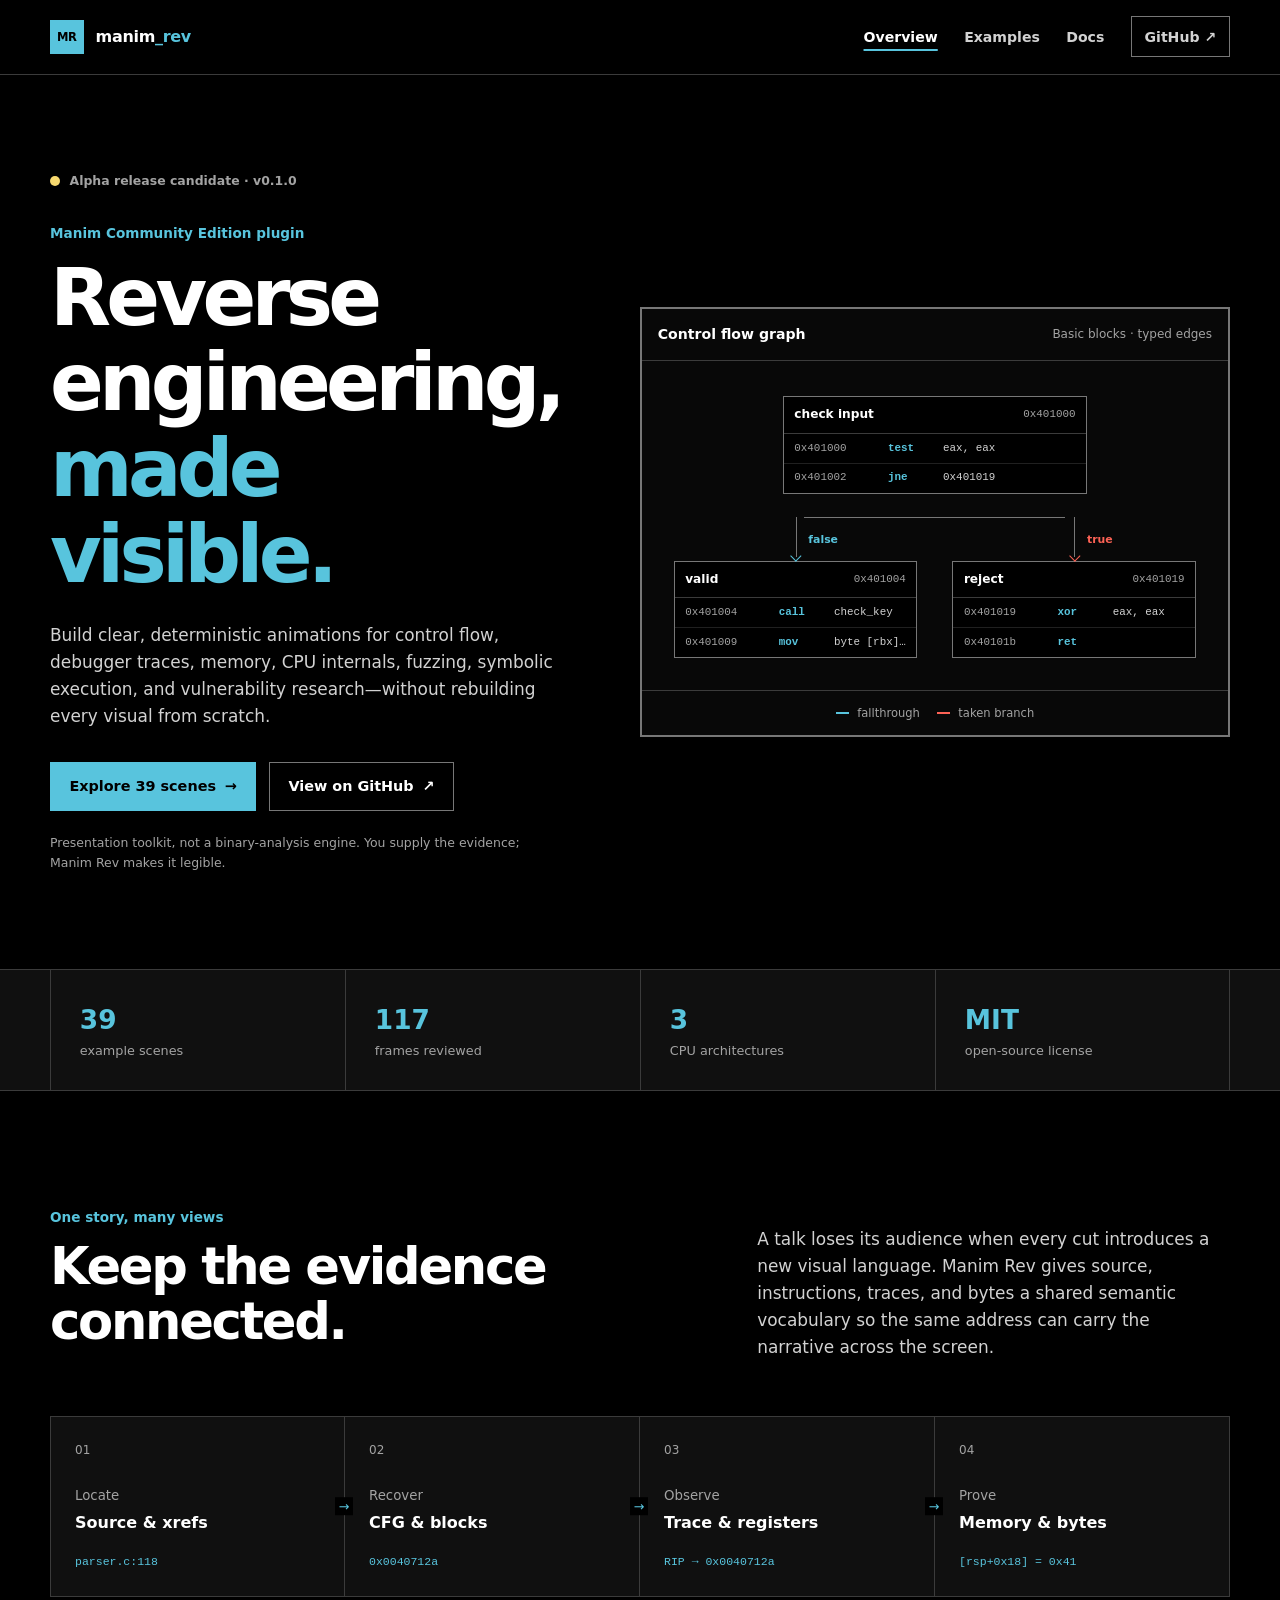
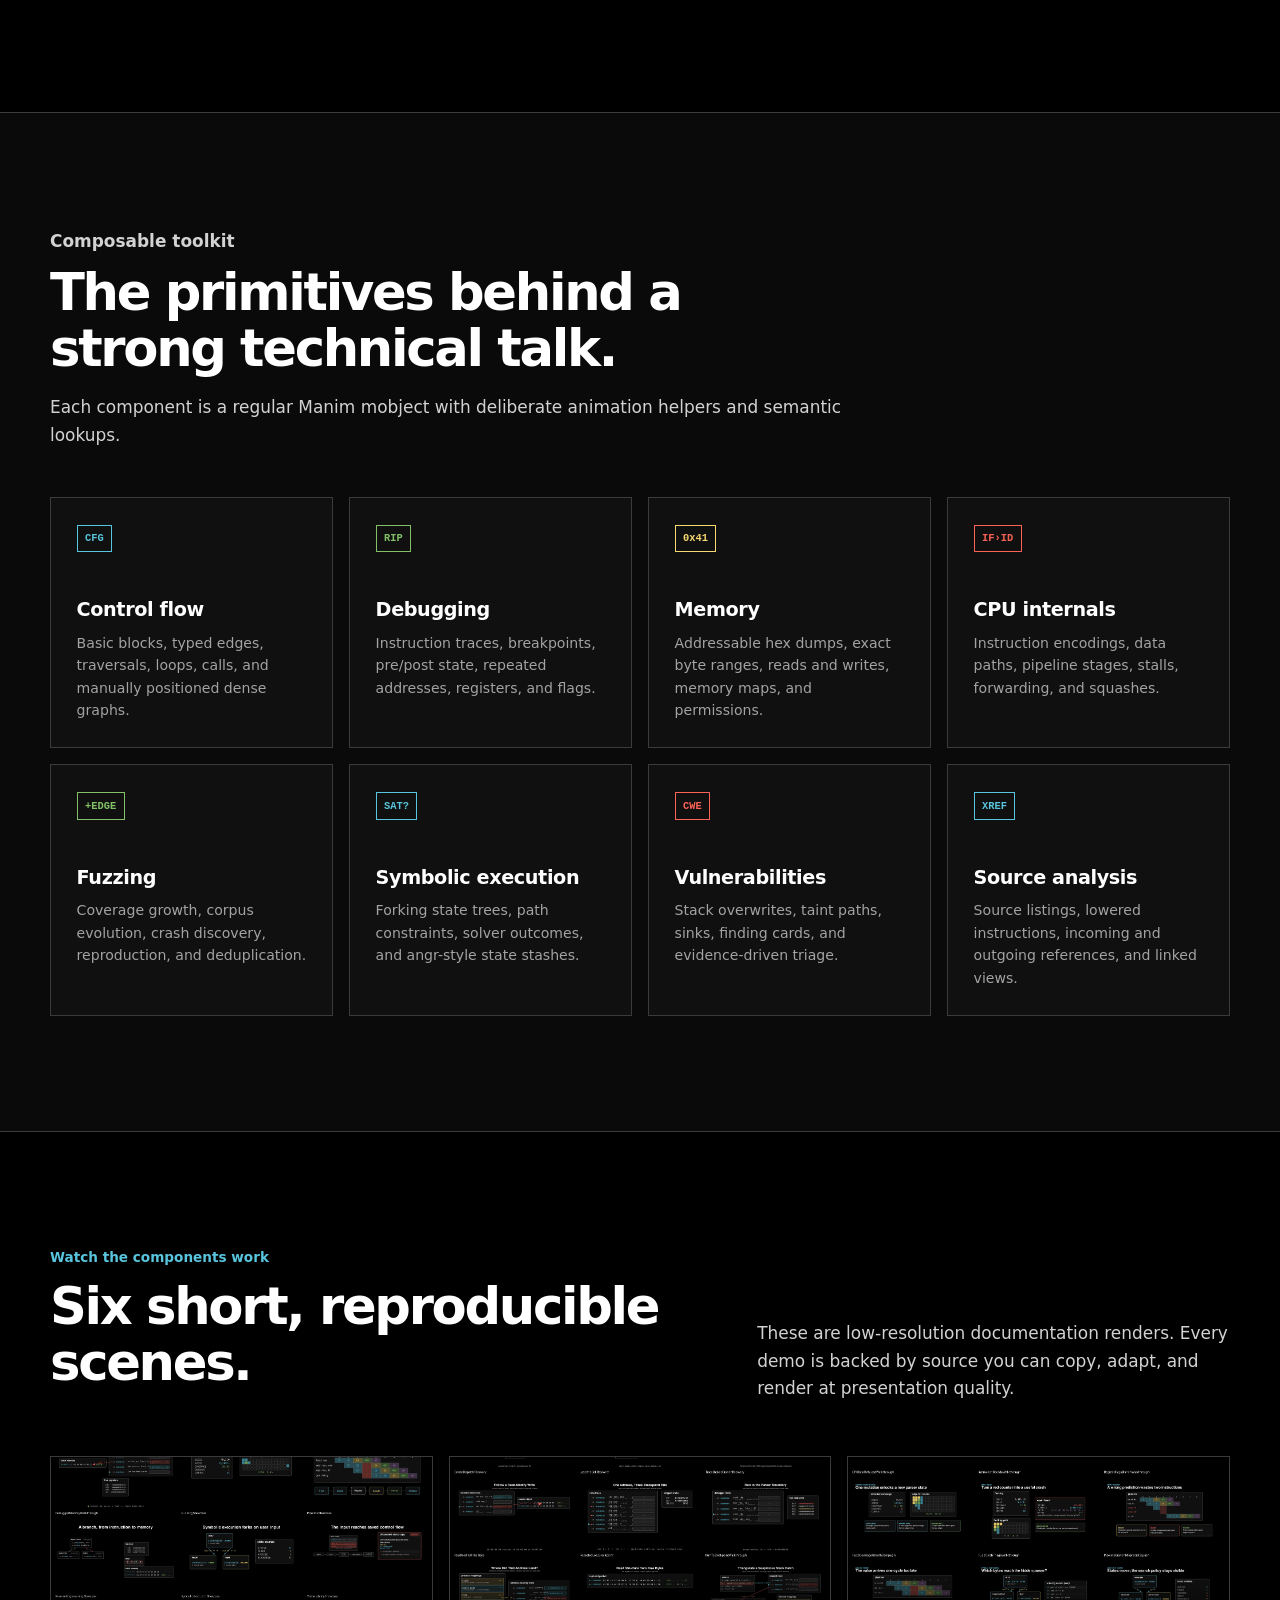
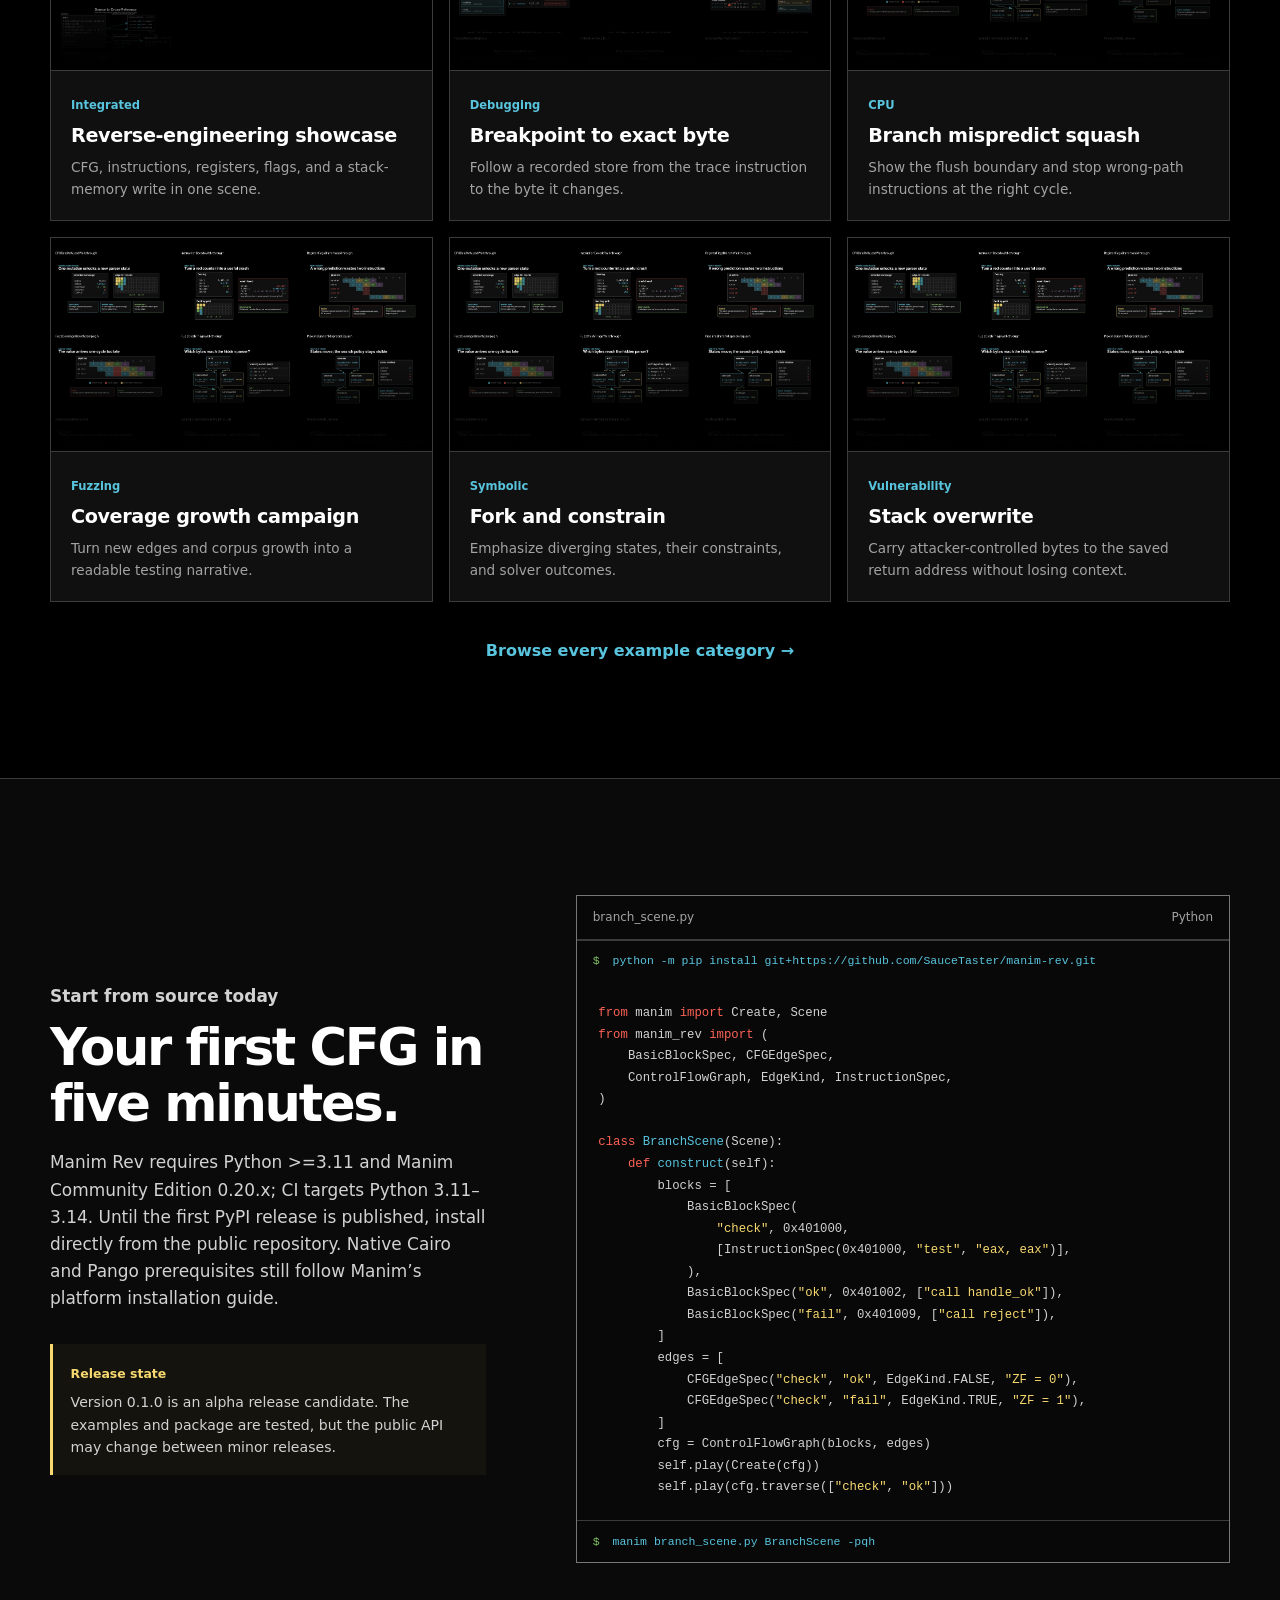
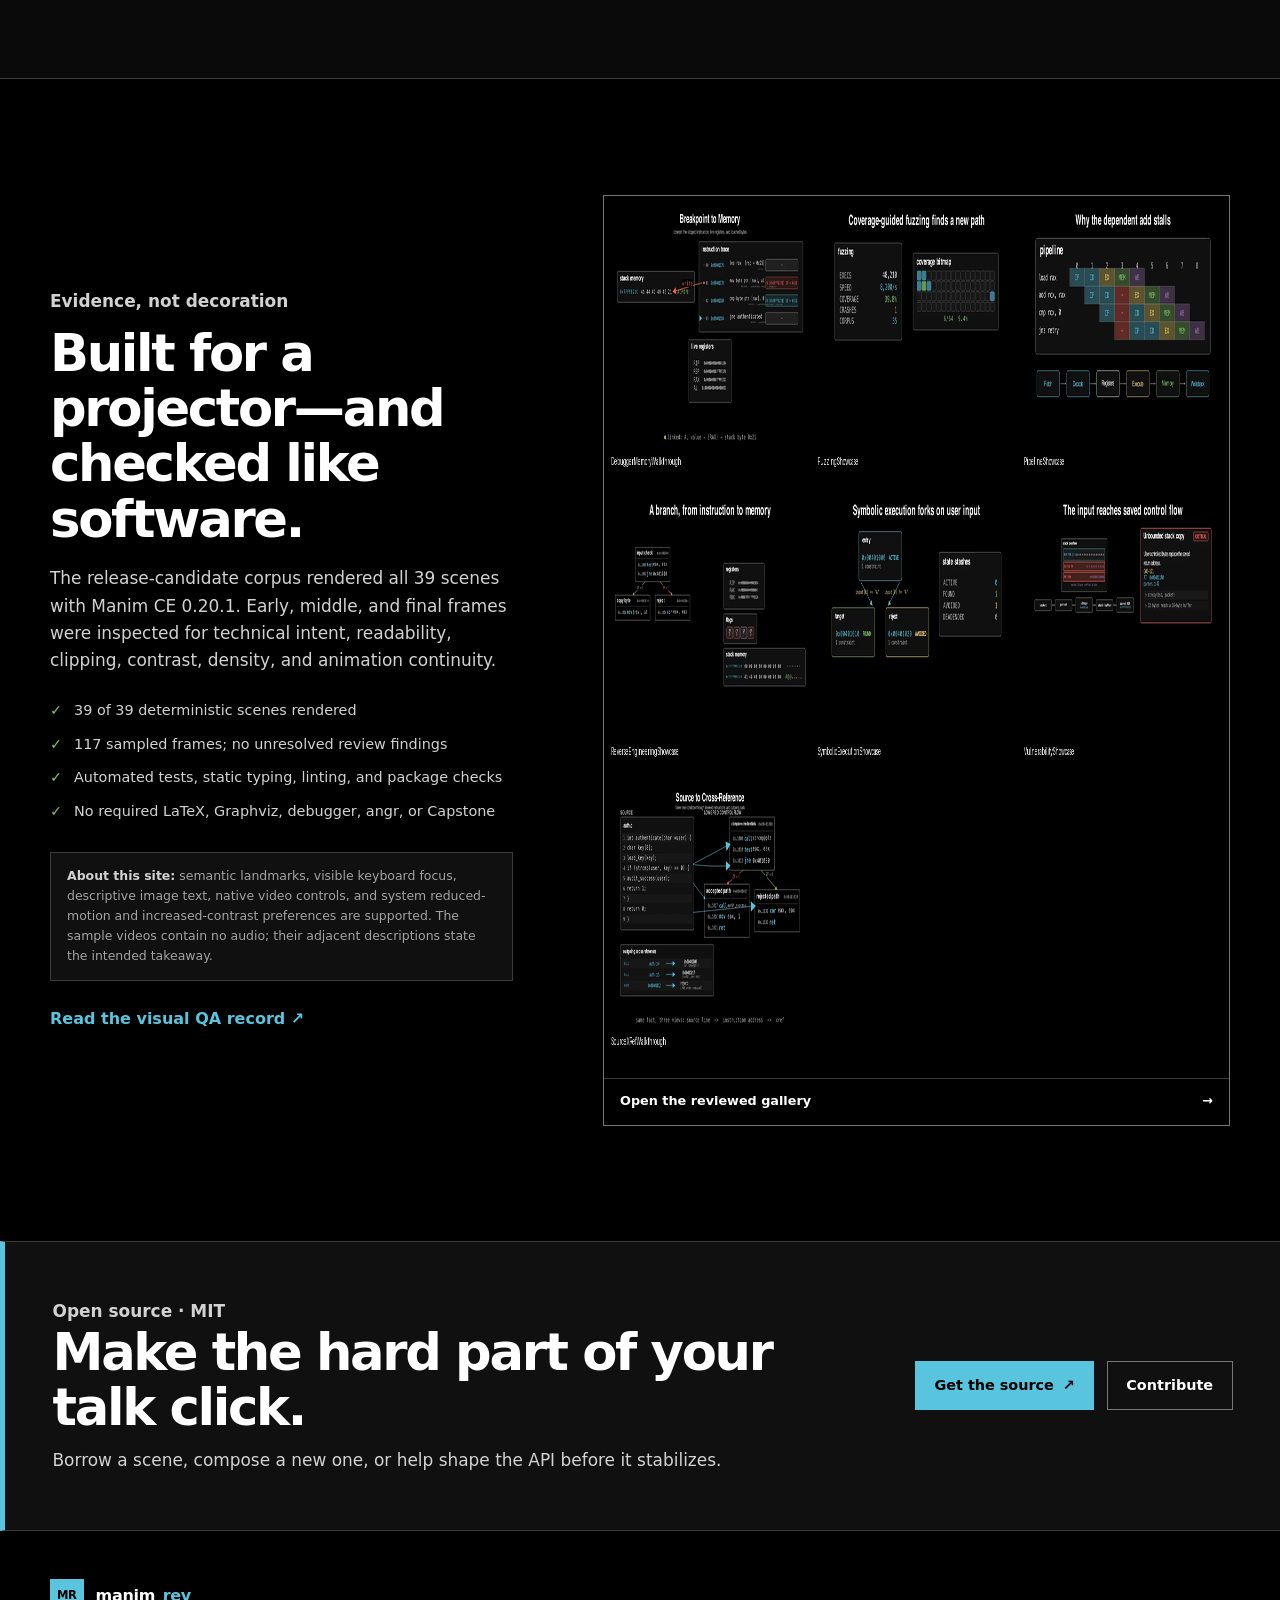
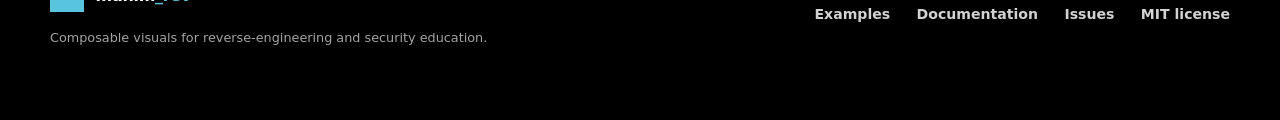
==== commit d65ea1e3: "Redesign CFGs with Manim-native visuals" ====
--- a/site/index.html
+++ b/site/index.html
@@ -3,7 +3,7 @@
   <head>
     <meta charset="utf-8">
     <meta name="viewport" content="width=device-width, initial-scale=1">
-    <meta name="theme-color" content="#080b12">
+    <meta name="theme-color" content="#000000">
     <meta
       name="description"
       content="Manim Rev is an open-source Manim Community Edition plugin for visualizing reverse engineering, program analysis, CPU behavior, and vulnerabilities."
@@ -35,8 +35,8 @@
           <span>manim<span class="brand-accent">_rev</span></span>
         </a>
         <nav aria-label="Primary navigation">
-          <a aria-current="page" href="./">Overview</a>
-          <a href="examples.html">Examples</a>
+          <a class="nav-overview" aria-current="page" href="./">Overview</a>
+          <a class="nav-examples" href="examples.html">Examples</a>
           <a href="https://github.com/SauceTaster/manim-rev/tree/main/docs">Docs</a>
           <a class="nav-github" href="https://github.com/SauceTaster/manim-rev">GitHub <span aria-hidden="true">↗</span></a>
         </nav>
@@ -46,12 +46,7 @@
     <main id="main-content">
       <section class="hero shell" aria-labelledby="hero-title">
         <div class="hero-copy">
-          <div class="status-line">
-            <span class="status-dot" aria-hidden="true"></span>
-            <span>v0.1.0 release candidate</span>
-            <span aria-hidden="true">·</span>
-            <span>Alpha</span>
-          </div>
+          <p class="release-state"><span aria-hidden="true"></span>Alpha release candidate · v0.1.0</p>
           <p class="eyebrow">Manim Community Edition plugin</p>
           <h1 id="hero-title">Reverse engineering,<br><span>made visible.</span></h1>
           <p class="hero-lede">
@@ -69,35 +64,38 @@
           </p>
         </div>
 
-        <div class="hero-visual" role="img" aria-label="Illustration of source code connected to a control-flow graph and execution trace">
-          <div class="window-bar">
-            <span></span><span></span><span></span>
-            <code>recover_password.scene</code>
-          </div>
-          <div class="terminal-grid">
-            <div class="code-pane" aria-hidden="true">
-              <p><b>0x401000</b> test <em>eax, eax</em></p>
-              <p class="active"><b>0x401002</b> jne <em>0x401019</em></p>
-              <p><b>0x401004</b> call <em>check_key</em></p>
-              <p><b>0x401009</b> mov <em>byte [rbx], 1</em></p>
-            </div>
-            <div class="flow-pane" aria-hidden="true">
-              <div class="flow-node">entry <small>0x401000</small></div>
-              <span class="flow-arrow">↓</span>
-              <div class="flow-split">
-                <div class="flow-node pass">valid <small>ZF = 1</small></div>
-                <div class="flow-node fail">reject <small>ZF = 0</small></div>
+        <figure class="hero-visual" role="img" aria-label="A clean control-flow graph with an entry basic block branching to valid and reject blocks">
+          <figcaption>
+            <strong>Control flow graph</strong>
+            <span>Basic blocks · typed edges</span>
+          </figcaption>
+          <div class="cfg-canvas" aria-hidden="true">
+            <article class="basic-block cfg-entry">
+              <header><strong>check input</strong><code>0x401000</code></header>
+              <div><code>0x401000</code><b>test</b><span>eax, eax</span></div>
+              <div><code>0x401002</code><b>jne</b><span>0x401019</span></div>
+            </article>
+            <div class="cfg-branches">
+              <div class="cfg-path path-valid">
+                <span class="edge-label">false</span>
+                <article class="basic-block">
+                  <header><strong>valid</strong><code>0x401004</code></header>
+                  <div><code>0x401004</code><b>call</b><span>check_key</span></div>
+                  <div><code>0x401009</code><b>mov</b><span>byte [rbx], 1</span></div>
+                </article>
+              </div>
+              <div class="cfg-path path-reject">
+                <span class="edge-label">true</span>
+                <article class="basic-block">
+                  <header><strong>reject</strong><code>0x401019</code></header>
+                  <div><code>0x401019</code><b>xor</b><span>eax, eax</span></div>
+                  <div><code>0x40101b</code><b>ret</b><span></span></div>
+                </article>
               </div>
             </div>
-            <div class="trace-pane" aria-hidden="true">
-              <span class="trace-label">LIVE TRACE</span>
-              <div><i>01</i><code>0x401000</code><span>ZF 0</span></div>
-              <div class="current"><i>02</i><code>0x401002</code><span>ZF 1</span></div>
-              <div><i>03</i><code>0x401004</code><span>CALL</span></div>
-            </div>
-          </div>
-          <div class="visual-caption"><span>semantic address</span><code>0x401002</code><span>joins every view</span></div>
-        </div>
+          </div>
+          <p class="figure-note"><span class="key key-blue"></span>fallthrough <span class="key key-red"></span>taken branch</p>
+        </figure>
       </section>
 
       <section class="proof-strip" aria-label="Project facts">
@@ -150,22 +148,22 @@
             <p>Each component is a regular Manim mobject with deliberate animation helpers and semantic lookups.</p>
           </div>
           <div class="feature-grid">
-            <article class="feature-card cyan">
+            <article class="feature-card blue">
               <span class="feature-token" aria-hidden="true">CFG</span>
               <h3>Control flow</h3>
               <p>Basic blocks, typed edges, traversals, loops, calls, and manually positioned dense graphs.</p>
             </article>
-            <article class="feature-card blue">
+            <article class="feature-card green">
               <span class="feature-token" aria-hidden="true">RIP</span>
               <h3>Debugging</h3>
               <p>Instruction traces, breakpoints, pre/post state, repeated addresses, registers, and flags.</p>
             </article>
-            <article class="feature-card magenta">
+            <article class="feature-card yellow">
               <span class="feature-token" aria-hidden="true">0x41</span>
               <h3>Memory</h3>
               <p>Addressable hex dumps, exact byte ranges, reads and writes, memory maps, and permissions.</p>
             </article>
-            <article class="feature-card amber">
+            <article class="feature-card red">
               <span class="feature-token" aria-hidden="true">IF›ID</span>
               <h3>CPU internals</h3>
               <p>Instruction encodings, data paths, pipeline stages, stalls, forwarding, and squashes.</p>
@@ -175,7 +173,7 @@
               <h3>Fuzzing</h3>
               <p>Coverage growth, corpus evolution, crash discovery, reproduction, and deduplication.</p>
             </article>
-            <article class="feature-card violet">
+            <article class="feature-card blue">
               <span class="feature-token" aria-hidden="true">SAT?</span>
               <h3>Symbolic execution</h3>
               <p>Forking state trees, path constraints, solver outcomes, and angr-style state stashes.</p>
@@ -185,7 +183,7 @@
               <h3>Vulnerabilities</h3>
               <p>Stack overwrites, taint paths, sinks, finding cards, and evidence-driven triage.</p>
             </article>
-            <article class="feature-card cyan">
+            <article class="feature-card blue">
               <span class="feature-token" aria-hidden="true">XREF</span>
               <h3>Source analysis</h3>
               <p>Source listings, lowered instructions, incoming and outgoing references, and linked views.</p>
--- a/site/styles.css
+++ b/site/styles.css
@@ -1,25 +1,20 @@
 :root {
   color-scheme: dark;
-  --bg: #080b12;
-  --bg-deep: #05070c;
-  --panel: #0e1420;
-  --panel-raised: #121b2a;
-  --line: #26344a;
-  --line-bright: #3b516f;
-  --text: #f4f7fb;
-  --text-soft: #bac7d9;
-  --text-muted: #8796aa;
-  --cyan: #32e1d1;
-  --cyan-dark: #153e42;
-  --blue: #66a8ff;
-  --magenta: #fc64aa;
-  --amber: #f7c65c;
-  --green: #61dda0;
-  --violet: #ac8cff;
-  --red: #ff727d;
+  --bg: #000000;
+  --bg-deep: #000000;
+  --panel: #101010;
+  --panel-raised: #181818;
+  --line: #3b3b3b;
+  --line-bright: #777777;
+  --text: #ffffff;
+  --text-soft: #d2d2d2;
+  --text-muted: #a3a3a3;
+  --blue: #58c4dd;
+  --green: #83c167;
+  --yellow: #f7d96f;
+  --red: #fc6255;
   --sans: Inter, ui-sans-serif, system-ui, -apple-system, BlinkMacSystemFont, "Segoe UI", sans-serif;
   --mono: "SFMono-Regular", Consolas, "Liberation Mono", monospace;
-  --shadow: 0 28px 80px rgb(0 0 0 / 34%);
 }
 
 * {
@@ -32,9 +27,7 @@
 
 body {
   margin: 0;
-  background:
-    radial-gradient(circle at 76% 5%, rgb(50 225 209 / 8%), transparent 27rem),
-    var(--bg);
+  background: var(--bg);
   color: var(--text);
   font-family: var(--sans);
   line-height: 1.6;
@@ -43,12 +36,12 @@
 
 a {
   color: inherit;
-  text-decoration-color: rgb(50 225 209 / 55%);
+  text-decoration-color: var(--blue);
   text-underline-offset: 0.2em;
 }
 
 a:hover {
-  color: var(--cyan);
+  color: var(--blue);
 }
 
 img,
@@ -63,7 +56,7 @@
 }
 
 :focus-visible {
-  outline: 3px solid var(--amber);
+  outline: 3px solid var(--yellow);
   outline-offset: 4px;
 }
 
@@ -73,7 +66,6 @@
   top: 0.75rem;
   left: 0.75rem;
   padding: 0.65rem 1rem;
-  border-radius: 0.4rem;
   background: var(--text);
   color: var(--bg);
   font-weight: 800;
@@ -93,9 +85,8 @@
   position: sticky;
   z-index: 20;
   top: 0;
-  border-bottom: 1px solid rgb(59 81 111 / 55%);
-  background: rgb(8 11 18 / 86%);
-  backdrop-filter: blur(18px);
+  border-bottom: 1px solid var(--line);
+  background: var(--bg);
 }
 
 .nav-shell,
@@ -115,10 +106,9 @@
   align-items: center;
   gap: 0.75rem;
   color: var(--text);
-  font-family: var(--mono);
   font-size: 1rem;
-  font-weight: 700;
-  letter-spacing: -0.03em;
+  font-weight: 750;
+  letter-spacing: -0.02em;
   text-decoration: none;
 }
 
@@ -131,17 +121,14 @@
   width: 2.1rem;
   height: 2.1rem;
   place-items: center;
-  border: 1px solid rgb(50 225 209 / 65%);
-  border-radius: 0.35rem;
-  background: linear-gradient(145deg, rgb(50 225 209 / 17%), rgb(102 168 255 / 7%));
-  color: var(--cyan);
+  background: var(--blue);
+  color: var(--bg);
   font-size: 0.72rem;
-  letter-spacing: -0.08em;
-  box-shadow: inset 0 0 18px rgb(50 225 209 / 8%);
+  font-weight: 850;
 }
 
 .brand-accent {
-  color: var(--cyan);
+  color: var(--blue);
 }
 
 .site-header nav,
@@ -166,7 +153,7 @@
 
 .site-header nav a[aria-current="page"] {
   text-decoration: underline;
-  text-decoration-color: var(--cyan);
+  text-decoration-color: var(--blue);
   text-decoration-thickness: 2px;
   text-underline-offset: 0.45rem;
 }
@@ -174,7 +161,6 @@
 .nav-github {
   padding: 0.52rem 0.8rem;
   border: 1px solid var(--line-bright);
-  border-radius: 0.35rem;
 }
 
 .hero {
@@ -186,38 +172,28 @@
   padding-block: 6rem;
 }
 
-.status-line {
-  display: inline-flex;
-  gap: 0.55rem;
+.release-state {
+  display: flex;
+  gap: 0.6rem;
   align-items: center;
   margin-bottom: 2rem;
-  padding: 0.38rem 0.7rem;
-  border: 1px solid var(--line);
-  border-radius: 999px;
-  background: rgb(18 27 42 / 68%);
-  color: var(--text-soft);
-  font-family: var(--mono);
-  font-size: 0.69rem;
-  letter-spacing: 0.04em;
-  text-transform: uppercase;
-}
-
-.status-dot {
-  width: 0.5rem;
-  height: 0.5rem;
+  color: var(--text-muted);
+  font-size: 0.78rem;
+  font-weight: 650;
+}
+
+.release-state span {
+  width: 0.62rem;
+  height: 0.62rem;
+  background: var(--yellow);
   border-radius: 50%;
-  background: var(--amber);
-  box-shadow: 0 0 12px rgb(247 198 92 / 75%);
 }
 
 .eyebrow {
   margin: 0 0 0.65rem;
-  color: var(--cyan);
-  font-family: var(--mono);
-  font-size: 0.75rem;
-  font-weight: 700;
-  letter-spacing: 0.13em;
-  text-transform: uppercase;
+  color: var(--blue);
+  font-size: 0.85rem;
+  font-weight: 750;
 }
 
 h1,
@@ -236,24 +212,24 @@
 h1 {
   margin-bottom: 1.5rem;
   font-size: clamp(3rem, 6.2vw, 5.8rem);
-  letter-spacing: -0.065em;
+  letter-spacing: -0.06em;
 }
 
 h1 span,
 h2 span {
-  color: var(--cyan);
+  color: var(--blue);
 }
 
 h2 {
   margin-bottom: 1.15rem;
   font-size: clamp(2.1rem, 4vw, 3.7rem);
-  letter-spacing: -0.052em;
+  letter-spacing: -0.045em;
 }
 
 h3 {
   margin-bottom: 0.65rem;
   font-size: 1.2rem;
-  letter-spacing: -0.025em;
+  letter-spacing: -0.02em;
 }
 
 .hero-lede,
@@ -283,169 +259,234 @@
   gap: 0.55rem;
   padding: 0.75rem 1.15rem;
   border: 1px solid transparent;
-  border-radius: 0.38rem;
   font-size: 0.9rem;
   font-weight: 800;
   text-decoration: none;
-  transition: transform 160ms ease, border-color 160ms ease, background 160ms ease;
-}
-
-.button:hover {
-  transform: translateY(-2px);
+  transition: background-color 160ms ease, border-color 160ms ease, color 160ms ease;
 }
 
 .button-primary {
-  background: var(--cyan);
-  color: #04100f;
-  box-shadow: 0 12px 28px rgb(50 225 209 / 16%);
+  background: var(--blue);
+  color: var(--bg);
 }
 
 .button-primary:hover {
-  background: #74eee4;
-  color: #04100f;
+  background: var(--text);
+  color: var(--bg);
 }
 
 .button-secondary {
   border-color: var(--line-bright);
-  background: rgb(18 27 42 / 60%);
+  background: transparent;
   color: var(--text);
 }
 
 .button-secondary:hover {
-  border-color: var(--cyan);
-  color: var(--text);
+  border-color: var(--blue);
+  color: var(--blue);
 }
 
 .scope-note {
   max-width: 35rem;
   margin: 1.4rem 0 0;
   color: var(--text-muted);
-  font-family: var(--mono);
-  font-size: 0.75rem;
+  font-size: 0.78rem;
 }
 
 .hero-visual {
   overflow: hidden;
-  border: 1px solid var(--line-bright);
-  border-radius: 0.7rem;
-  background: linear-gradient(150deg, #0d1420, #0a0e17);
-  box-shadow: var(--shadow), inset 0 0 80px rgb(50 225 209 / 3%);
-  transform: perspective(1200px) rotateY(-3deg) rotateX(1deg);
-}
-
-.window-bar,
+  margin: 0;
+  border: 2px solid var(--line-bright);
+  background: #080808;
+}
+
+.hero-visual figcaption,
 .code-title {
   display: flex;
   align-items: center;
+  justify-content: space-between;
+  gap: 1rem;
   border-bottom: 1px solid var(--line);
   color: var(--text-muted);
+  font-size: 0.75rem;
+}
+
+.hero-visual figcaption {
+  padding: 0.9rem 1rem;
+}
+
+.hero-visual figcaption strong {
+  color: var(--text);
+  font-size: 0.88rem;
+}
+
+.cfg-canvas {
+  padding: 2.2rem 2rem 2rem;
+}
+
+.basic-block {
+  overflow: hidden;
+  border: 1px solid var(--line-bright);
+  background: var(--bg);
   font-family: var(--mono);
-  font-size: 0.7rem;
-}
-
-.window-bar {
-  gap: 0.4rem;
-  min-height: 2.6rem;
-  padding: 0 1rem;
-}
-
-.window-bar span {
-  width: 0.48rem;
-  height: 0.48rem;
-  border-radius: 50%;
+  font-size: 0.68rem;
+}
+
+.basic-block header {
+  display: flex;
+  align-items: center;
+  justify-content: space-between;
+  gap: 1rem;
+  padding: 0.5rem 0.65rem;
+  border-bottom: 1px solid var(--line);
+}
+
+.basic-block header strong {
+  color: var(--text);
+  font-family: var(--sans);
+  font-size: 0.76rem;
+}
+
+.basic-block header code,
+.basic-block div > code {
+  color: var(--text-muted);
+}
+
+.basic-block div {
+  display: grid;
+  grid-template-columns: 5.6rem 3.2rem minmax(0, 1fr);
+  gap: 0.25rem;
+  padding: 0.36rem 0.65rem;
+}
+
+.basic-block div + div {
+  border-top: 1px solid #202020;
+}
+
+.basic-block div > b {
+  color: var(--blue);
+  font-weight: 650;
+}
+
+.basic-block div > span {
+  overflow: hidden;
+  color: var(--text-soft);
+  text-overflow: ellipsis;
+  white-space: nowrap;
+}
+
+.cfg-entry {
+  position: relative;
+  width: min(19rem, 100%);
+  margin: 0 auto 3rem;
+}
+
+.cfg-entry::after {
+  position: absolute;
+  bottom: -1.55rem;
+  left: 50%;
+  width: 1px;
+  height: 1.55rem;
   background: var(--line-bright);
-}
-
-.window-bar span:first-child { background: var(--red); }
-.window-bar span:nth-child(2) { background: var(--amber); }
-.window-bar span:nth-child(3) { background: var(--green); }
-.window-bar code { margin-left: auto; }
-
-.terminal-grid {
+  content: "";
+}
+
+.cfg-branches {
+  position: relative;
   display: grid;
-  gap: 1rem;
-  padding: 1.2rem;
-}
-
-.code-pane,
-.trace-pane {
-  border: 1px solid var(--line);
-  border-radius: 0.4rem;
-  background: #0a101a;
-  font-family: var(--mono);
-  font-size: 0.7rem;
-}
-
-.code-pane p {
-  display: grid;
-  grid-template-columns: 6.5rem 1fr;
+  grid-template-columns: repeat(2, minmax(0, 1fr));
+  gap: 2.2rem;
+}
+
+.cfg-branches::before {
+  position: absolute;
+  top: -1.55rem;
+  right: 25%;
+  left: 25%;
+  border-top: 1px solid var(--line-bright);
+  content: "";
+}
+
+.cfg-path {
+  position: relative;
+  padding-top: 1.2rem;
+}
+
+.cfg-path::before {
+  position: absolute;
+  top: -1.55rem;
+  left: 50%;
+  width: 1px;
+  height: 2.5rem;
+  background: var(--line-bright);
+  content: "";
+}
+
+.cfg-path::after {
+  position: absolute;
+  top: 0.66rem;
+  left: calc(50% - 0.22rem);
+  width: 0.42rem;
+  height: 0.42rem;
+  border-right: 1px solid currentColor;
+  border-bottom: 1px solid currentColor;
+  content: "";
+  transform: rotate(45deg);
+}
+
+.path-valid {
+  color: var(--blue);
+}
+
+.path-reject {
+  color: var(--red);
+}
+
+.edge-label {
+  position: absolute;
+  z-index: 1;
+  top: -0.65rem;
+  left: calc(50% + 0.55rem);
+  padding-inline: 0.25rem;
+  background: #080808;
+  color: currentColor;
+  font-size: 0.68rem;
+  font-weight: 700;
+}
+
+.figure-note {
+  display: flex;
+  gap: 0.5rem;
+  align-items: center;
+  justify-content: center;
   margin: 0;
-  padding: 0.42rem 0.65rem;
-  border-bottom: 1px solid rgb(38 52 74 / 55%);
-  color: var(--text-soft);
-}
-
-.code-pane p:last-child { border: 0; }
-.code-pane b { color: var(--cyan); font-weight: 500; }
-.code-pane em { color: var(--blue); font-style: normal; }
-.code-pane .active { background: rgb(252 100 170 / 12%); box-shadow: inset 3px 0 var(--magenta); }
-
-.flow-pane {
-  display: grid;
-  justify-content: center;
-  color: var(--text-soft);
-  text-align: center;
-}
-
-.flow-node {
-  min-width: 9rem;
-  padding: 0.5rem 0.8rem;
-  border: 1px solid var(--blue);
-  border-radius: 0.35rem;
-  background: rgb(102 168 255 / 8%);
-  font-family: var(--mono);
-  font-size: 0.72rem;
-}
-
-.flow-node small { display: block; color: var(--text-muted); }
-.flow-arrow { color: var(--cyan); line-height: 1.5; }
-.flow-split { display: flex; gap: 4rem; position: relative; }
-.flow-split::before {
-  position: absolute;
-  top: -0.75rem;
-  right: 18%;
-  left: 18%;
-  height: 1px;
-  background: var(--cyan);
-  content: "";
-}
-.flow-node.pass { border-color: var(--green); }
-.flow-node.fail { border-color: var(--magenta); }
-
-.trace-pane { padding: 0.6rem; }
-.trace-label { display: block; margin: 0 0 0.4rem 0.3rem; color: var(--text-muted); font-size: 0.6rem; letter-spacing: 0.12em; }
-.trace-pane div { display: grid; grid-template-columns: 2rem 1fr auto; gap: 0.5rem; padding: 0.35rem 0.5rem; color: var(--text-soft); }
-.trace-pane i { color: var(--text-muted); font-style: normal; }
-.trace-pane code { color: var(--cyan); }
-.trace-pane div span { color: var(--amber); }
-.trace-pane .current { border: 1px solid rgb(252 100 170 / 55%); border-radius: 0.25rem; background: rgb(252 100 170 / 9%); }
-
-.visual-caption {
-  display: flex;
-  gap: 0.7rem;
-  justify-content: center;
-  padding: 0.8rem;
+  padding: 0.8rem 1rem;
   border-top: 1px solid var(--line);
   color: var(--text-muted);
-  font-family: var(--mono);
-  font-size: 0.65rem;
-}
-
-.visual-caption code { color: var(--magenta); }
+  font-size: 0.72rem;
+}
+
+.key {
+  width: 0.85rem;
+  height: 2px;
+  margin-left: 0.55rem;
+}
+
+.key:first-child {
+  margin-left: 0;
+}
+
+.key-blue {
+  background: var(--blue);
+}
+
+.key-red {
+  background: var(--red);
+}
 
 .proof-strip {
   border-block: 1px solid var(--line);
-  background: rgb(14 20 32 / 74%);
+  background: var(--panel);
 }
 
 .proof-grid {
@@ -462,9 +503,19 @@
   border-left: 1px solid var(--line);
 }
 
-.proof-grid div:last-child { border-right: 1px solid var(--line); }
-.proof-grid strong { color: var(--cyan); font-family: var(--mono); font-size: 1.65rem; }
-.proof-grid span { color: var(--text-muted); font-size: 0.8rem; }
+.proof-grid div:last-child {
+  border-right: 1px solid var(--line);
+}
+
+.proof-grid strong {
+  color: var(--blue);
+  font-size: 1.65rem;
+}
+
+.proof-grid span {
+  color: var(--text-muted);
+  font-size: 0.8rem;
+}
 
 .section {
   padding-block: clamp(5rem, 9vw, 8.5rem);
@@ -473,7 +524,7 @@
 
 .section-muted {
   border-block: 1px solid var(--line);
-  background: linear-gradient(180deg, rgb(14 20 32 / 72%), rgb(9 13 21 / 82%));
+  background: #0a0a0a;
 }
 
 .section-muted > .shell {
@@ -494,7 +545,9 @@
   align-items: end;
 }
 
-.split-intro p:last-child { margin-bottom: 0.4rem; }
+.split-intro p:last-child {
+  margin-bottom: 0.4rem;
+}
 
 .evidence-flow {
   display: grid;
@@ -513,68 +566,102 @@
   background: var(--panel);
 }
 
-.evidence-flow li:first-child { border-left: 1px solid var(--line); border-radius: 0.5rem 0 0 0.5rem; }
-.evidence-flow li:last-child { border-radius: 0 0.5rem 0.5rem 0; }
+.evidence-flow li:first-child {
+  border-left: 1px solid var(--line);
+}
+
 .evidence-flow li:not(:last-child)::after {
   position: absolute;
   z-index: 2;
   top: 50%;
-  right: -0.6rem;
+  right: -0.55rem;
   display: grid;
-  width: 1.2rem;
-  height: 1.2rem;
+  width: 1.1rem;
+  height: 1.1rem;
   place-items: center;
-  border: 1px solid var(--line-bright);
-  border-radius: 50%;
   background: var(--bg);
-  color: var(--cyan);
-  content: "›";
-  font-family: var(--mono);
+  color: var(--blue);
+  content: "→";
+  font-size: 0.8rem;
+  transform: translateY(-50%);
+}
+
+.step-number {
+  display: block;
+  margin-bottom: 1.6rem;
+  color: var(--text-muted);
   font-size: 0.75rem;
-  transform: translateY(-50%);
-}
-
-.step-number { display: block; margin-bottom: 1.6rem; color: var(--line-bright); font-family: var(--mono); font-size: 0.75rem; }
-.evidence-flow small { display: block; color: var(--text-muted); font-family: var(--mono); text-transform: uppercase; }
-.evidence-flow strong { display: block; margin: 0.2rem 0 1.1rem; }
-.evidence-flow code { display: block; overflow: hidden; color: var(--cyan); font-size: 0.72rem; text-overflow: ellipsis; white-space: nowrap; }
+}
+
+.evidence-flow small {
+  display: block;
+  color: var(--text-muted);
+}
+
+.evidence-flow strong {
+  display: block;
+  margin: 0.2rem 0 1.1rem;
+}
+
+.evidence-flow code {
+  display: block;
+  overflow: hidden;
+  color: var(--blue);
+  font-size: 0.72rem;
+  text-overflow: ellipsis;
+  white-space: nowrap;
+}
 
 .feature-grid {
   display: grid;
   grid-template-columns: repeat(4, 1fr);
-  gap: 1px;
-  overflow: hidden;
-  border: 1px solid var(--line);
-  border-radius: 0.65rem;
-  background: var(--line);
+  gap: 1rem;
 }
 
 .feature-card {
   min-height: 15rem;
   padding: 1.6rem;
+  border: 1px solid var(--line);
   background: var(--panel);
-  transition: background 160ms ease;
-}
-
-.feature-card:hover { background: var(--panel-raised); }
-.feature-card p { margin-bottom: 0; color: var(--text-muted); font-size: 0.88rem; }
+  transition: border-color 160ms ease, background-color 160ms ease;
+}
+
+.feature-card:hover {
+  border-color: var(--line-bright);
+  background: var(--panel-raised);
+}
+
+.feature-card p {
+  margin-bottom: 0;
+  color: var(--text-muted);
+  font-size: 0.88rem;
+}
+
 .feature-token {
   display: inline-block;
   margin-bottom: 3rem;
   padding: 0.28rem 0.46rem;
   border: 1px solid currentColor;
-  border-radius: 0.25rem;
   font-family: var(--mono);
   font-size: 0.65rem;
   font-weight: 700;
 }
-.feature-card.cyan .feature-token { color: var(--cyan); }
-.feature-card.blue .feature-token { color: var(--blue); }
-.feature-card.magenta .feature-token { color: var(--magenta); }
-.feature-card.amber .feature-token { color: var(--amber); }
-.feature-card.green .feature-token { color: var(--green); }
-.feature-card.violet .feature-token { color: var(--violet); }
-.feature-card.red .feature-token { color: var(--red); }
+
+.feature-card.blue .feature-token {
+  color: var(--blue);
+}
+
+.feature-card.green .feature-token {
+  color: var(--green);
+}
+
+.feature-card.yellow .feature-token {
+  color: var(--yellow);
+}
+
+.feature-card.red .feature-token {
+  color: var(--red);
+}
 
 .video-grid {
   display: grid;
@@ -585,22 +672,65 @@
 .video-card {
   overflow: hidden;
   border: 1px solid var(--line);
-  border-radius: 0.55rem;
   background: var(--panel);
-  transition: transform 160ms ease, border-color 160ms ease;
-}
-
-.video-card:hover { border-color: var(--line-bright); transform: translateY(-3px); }
-.video-card video { width: 100%; aspect-ratio: 16 / 9; border-bottom: 1px solid var(--line); background: var(--bg-deep); object-fit: cover; }
-.video-copy { padding: 1.25rem; }
+  transition: border-color 160ms ease;
+}
+
+.video-card:hover {
+  border-color: var(--line-bright);
+}
+
+.video-card video {
+  width: 100%;
+  aspect-ratio: 16 / 9;
+  border-bottom: 1px solid var(--line);
+  background: var(--bg-deep);
+  object-fit: cover;
+}
+
+.video-copy {
+  padding: 1.25rem;
+}
+
 .video-copy > span,
-.collection-count { color: var(--cyan); font-family: var(--mono); font-size: 0.66rem; font-weight: 700; letter-spacing: 0.1em; text-transform: uppercase; }
-.video-copy h3 { margin-top: 0.55rem; }
-.video-copy p { margin-bottom: 0; color: var(--text-muted); font-size: 0.85rem; }
-.video-copy a { display: inline-block; margin-top: 1rem; color: var(--text-soft); font-size: 0.78rem; font-weight: 700; }
-.center-action { margin-top: 2.2rem; text-align: center; }
-.text-link { color: var(--cyan); font-weight: 750; text-decoration: none; }
-.text-link:hover { color: #79f0e7; }
+.collection-count {
+  color: var(--blue);
+  font-size: 0.72rem;
+  font-weight: 700;
+}
+
+.video-copy h3 {
+  margin-top: 0.55rem;
+}
+
+.video-copy p {
+  margin-bottom: 0;
+  color: var(--text-muted);
+  font-size: 0.85rem;
+}
+
+.video-copy a {
+  display: inline-block;
+  margin-top: 1rem;
+  color: var(--text-soft);
+  font-size: 0.78rem;
+  font-weight: 700;
+}
+
+.center-action {
+  margin-top: 2.2rem;
+  text-align: center;
+}
+
+.text-link {
+  color: var(--blue);
+  font-weight: 750;
+  text-decoration: none;
+}
+
+.text-link:hover {
+  color: var(--text);
+}
 
 .quickstart-grid,
 .quality-grid,
@@ -614,73 +744,225 @@
 .release-note {
   margin-top: 2rem;
   padding: 1rem 1.1rem;
-  border-left: 3px solid var(--amber);
-  background: rgb(247 198 92 / 7%);
-}
-.release-note strong { color: var(--amber); font-family: var(--mono); font-size: 0.75rem; text-transform: uppercase; }
-.release-note p { margin: 0.35rem 0 0; color: var(--text-soft); font-size: 0.88rem; }
+  border-left: 3px solid var(--yellow);
+  background: #14130d;
+}
+
+.release-note strong {
+  color: var(--yellow);
+  font-size: 0.78rem;
+}
+
+.release-note p {
+  margin: 0.35rem 0 0;
+  color: var(--text-soft);
+  font-size: 0.88rem;
+}
 
 .code-window {
   overflow: hidden;
   border: 1px solid var(--line-bright);
-  border-radius: 0.55rem;
-  background: #090e17;
-  box-shadow: var(--shadow);
-}
-.code-title { justify-content: space-between; padding: 0.75rem 1rem; }
-.code-window pre { overflow-x: auto; margin: 0; padding: 1.35rem; color: var(--text-soft); font: 0.77rem/1.75 var(--mono); tab-size: 2; }
-.code-keyword { color: var(--magenta); }
-.code-name { color: var(--cyan); }
-.code-string { color: var(--amber); }
-.code-comment { color: var(--text-muted); }
-.code-command { display: flex; gap: 0.8rem; overflow-x: auto; padding: 0.7rem 1rem; border-top: 1px solid var(--line); color: var(--cyan); font-size: 0.72rem; white-space: nowrap; }
-.code-command span { color: var(--magenta); font-family: var(--mono); }
-
-.quality-grid { grid-template-columns: 0.85fr 1.15fr; }
+  background: #080808;
+}
+
+.code-title {
+  padding: 0.75rem 1rem;
+}
+
+.code-window pre {
+  overflow-x: auto;
+  margin: 0;
+  padding: 1.35rem;
+  color: var(--text-soft);
+  font: 0.77rem/1.75 var(--mono);
+  tab-size: 2;
+}
+
+.code-keyword {
+  color: var(--red);
+}
+
+.code-name {
+  color: var(--blue);
+}
+
+.code-string {
+  color: var(--yellow);
+}
+
+.code-comment {
+  color: var(--text-muted);
+}
+
+.code-command {
+  display: flex;
+  gap: 0.8rem;
+  overflow-x: auto;
+  padding: 0.7rem 1rem;
+  border-top: 1px solid var(--line);
+  color: var(--blue);
+  font-size: 0.72rem;
+  white-space: nowrap;
+}
+
+.code-command span {
+  color: var(--green);
+  font-family: var(--mono);
+}
+
+.quality-grid {
+  grid-template-columns: 0.85fr 1.15fr;
+}
+
 .check-list,
-.scene-list { margin: 1.6rem 0 1.8rem; padding: 0; list-style: none; }
+.scene-list {
+  margin: 1.6rem 0 1.8rem;
+  padding: 0;
+  list-style: none;
+}
+
 .check-list li,
-.scene-list li { position: relative; margin-bottom: 0.65rem; padding-left: 1.5rem; color: var(--text-soft); font-size: 0.9rem; }
-.check-list li::before { position: absolute; left: 0; color: var(--green); content: "✓"; font-family: var(--mono); font-weight: 800; }
-.scene-list li::before { position: absolute; top: 0.72em; left: 0; width: 0.42rem; height: 1px; background: var(--cyan); content: ""; }
-.accessibility-note { margin: 0 0 1.6rem; padding: 0.85rem 1rem; border: 1px solid var(--line); border-radius: 0.4rem; background: var(--panel); color: var(--text-muted) !important; font-size: 0.78rem !important; }
-.accessibility-note strong { color: var(--text-soft); }
+.scene-list li {
+  position: relative;
+  margin-bottom: 0.65rem;
+  padding-left: 1.5rem;
+  color: var(--text-soft);
+  font-size: 0.9rem;
+}
+
+.check-list li::before {
+  position: absolute;
+  left: 0;
+  color: var(--green);
+  content: "✓";
+  font-weight: 800;
+}
+
+.scene-list li::before {
+  position: absolute;
+  top: 0.72em;
+  left: 0;
+  width: 0.42rem;
+  height: 1px;
+  background: var(--blue);
+  content: "";
+}
+
+.accessibility-note {
+  margin: 0 0 1.6rem;
+  padding: 0.85rem 1rem;
+  border: 1px solid var(--line);
+  background: var(--panel);
+  color: var(--text-muted) !important;
+  font-size: 0.78rem !important;
+}
+
+.accessibility-note strong {
+  color: var(--text-soft);
+}
 
 .gallery-preview,
 .gallery-image {
   display: block;
   overflow: hidden;
   border: 1px solid var(--line-bright);
-  border-radius: 0.55rem;
   background: var(--bg-deep);
   color: var(--text);
   text-decoration: none;
-  box-shadow: var(--shadow);
-}
+}
+
 .gallery-preview img,
-.gallery-image img { width: 100%; }
-.gallery-preview span { display: flex; justify-content: space-between; padding: 0.8rem 1rem; border-top: 1px solid var(--line); font-size: 0.8rem; font-weight: 700; }
+.gallery-image img {
+  width: 100%;
+}
+
+.gallery-preview span {
+  display: flex;
+  justify-content: space-between;
+  padding: 0.8rem 1rem;
+  border-top: 1px solid var(--line);
+  font-size: 0.8rem;
+  font-weight: 700;
+}
 
 .cta-band {
-  border-block: 1px solid rgb(50 225 209 / 35%);
-  background: linear-gradient(105deg, rgb(21 62 66 / 75%), rgb(14 20 32 / 88%) 62%);
-}
-.cta-inner { display: flex; align-items: center; justify-content: space-between; gap: 3rem; min-height: 18rem; padding-block: 3rem; }
-.cta-inner h2 { max-width: 47rem; margin-bottom: 0.7rem; }
-.cta-inner p { margin-bottom: 0; }
-.cta-inner .button-row { flex: 0 0 auto; margin-top: 0; }
-
-.site-footer { padding-block: 3rem; background: var(--bg-deep); }
-.site-footer p { max-width: 28rem; margin: 1rem 0 0; color: var(--text-muted); font-size: 0.8rem; }
-
-.page-hero { padding-block: clamp(5rem, 9vw, 8rem); }
-.page-hero h1 { max-width: 55rem; }
-.page-hero > p { max-width: 49rem; }
-.anchor-nav { display: flex; flex-wrap: wrap; gap: 0.6rem; margin-top: 2.5rem; }
-.anchor-nav a { padding: 0.52rem 0.75rem; border: 1px solid var(--line); border-radius: 999px; color: var(--text-soft); font-size: 0.76rem; font-weight: 700; text-decoration: none; }
-.anchor-nav a:hover { border-color: var(--cyan); color: var(--cyan); }
-
-.gallery-section { padding-bottom: 2rem; }
+  border-block: 1px solid var(--line);
+  border-left: 5px solid var(--blue);
+  background: var(--panel);
+}
+
+.cta-inner {
+  display: flex;
+  align-items: center;
+  justify-content: space-between;
+  gap: 3rem;
+  min-height: 18rem;
+  padding-block: 3rem;
+}
+
+.cta-inner h2 {
+  max-width: 47rem;
+  margin-bottom: 0.7rem;
+}
+
+.cta-inner p {
+  margin-bottom: 0;
+}
+
+.cta-inner .button-row {
+  flex: 0 0 auto;
+  margin-top: 0;
+}
+
+.site-footer {
+  padding-block: 3rem;
+  background: var(--bg-deep);
+}
+
+.site-footer p {
+  max-width: 28rem;
+  margin: 1rem 0 0;
+  color: var(--text-muted);
+  font-size: 0.8rem;
+}
+
+.page-hero {
+  padding-block: clamp(5rem, 9vw, 8rem);
+}
+
+.page-hero h1 {
+  max-width: 55rem;
+}
+
+.page-hero > p {
+  max-width: 49rem;
+}
+
+.anchor-nav {
+  display: flex;
+  flex-wrap: wrap;
+  gap: 0.6rem;
+  margin-top: 2.5rem;
+}
+
+.anchor-nav a {
+  padding: 0.52rem 0.75rem;
+  border: 1px solid var(--line);
+  color: var(--text-soft);
+  font-size: 0.76rem;
+  font-weight: 700;
+  text-decoration: none;
+}
+
+.anchor-nav a:hover {
+  border-color: var(--blue);
+  color: var(--blue);
+}
+
+.gallery-section {
+  padding-bottom: 2rem;
+}
+
 .gallery-row {
   display: grid;
   grid-template-columns: 1.25fr 0.75fr;
@@ -689,86 +971,307 @@
   margin-block: 6rem;
   scroll-margin-top: 6rem;
 }
-.gallery-row.reverse .gallery-image { order: 2; }
-.gallery-row.reverse .gallery-copy { order: 1; }
-.gallery-copy h3 { margin: 0.6rem 0 1rem; font-size: clamp(1.7rem, 3vw, 2.5rem); }
-.gallery-copy > p { color: var(--text-soft); }
-.gallery-links { display: flex; flex-wrap: wrap; gap: 1.2rem; align-items: center; }
-.gallery-links > a:not(.text-link) { color: var(--text-soft); font-size: 0.82rem; font-weight: 700; text-decoration: none; }
-.gallery-image { box-shadow: 0 20px 60px rgb(0 0 0 / 28%); }
-.gallery-image img { transition: transform 220ms ease; }
-.gallery-image:hover img { transform: scale(1.012); }
-
-.render-grid { grid-template-columns: 0.95fr 1.05fr; }
-.compact-code { box-shadow: none; }
-.small-print { color: var(--text-muted) !important; font-size: 0.8rem !important; }
+
+.gallery-row.reverse .gallery-image {
+  order: 2;
+}
+
+.gallery-row.reverse .gallery-copy {
+  order: 1;
+}
+
+.gallery-copy h3 {
+  margin: 0.6rem 0 1rem;
+  font-size: clamp(1.7rem, 3vw, 2.5rem);
+}
+
+.gallery-copy > p {
+  color: var(--text-soft);
+}
+
+.gallery-links {
+  display: flex;
+  flex-wrap: wrap;
+  gap: 1.2rem;
+  align-items: center;
+}
+
+.gallery-links > a:not(.text-link) {
+  color: var(--text-soft);
+  font-size: 0.82rem;
+  font-weight: 700;
+  text-decoration: none;
+}
+
+.render-grid {
+  grid-template-columns: 0.95fr 1.05fr;
+}
+
+.small-print {
+  color: var(--text-muted) !important;
+  font-size: 0.8rem !important;
+}
+
+.not-found {
+  display: grid;
+  min-height: calc(100vh - 4.6rem);
+  place-items: center;
+  padding-block: 5rem;
+}
+
+.not-found-copy {
+  max-width: 44rem;
+}
+
+.not-found-code {
+  margin: 0 0 1rem;
+  color: var(--red);
+  font-size: 1rem;
+  font-weight: 800;
+}
 
 @media (max-width: 980px) {
-  .hero { grid-template-columns: 1fr; min-height: auto; }
-  .hero-copy { max-width: 44rem; }
-  .hero-visual { max-width: 46rem; transform: none; }
-  .feature-grid { grid-template-columns: repeat(2, 1fr); }
-  .video-grid { grid-template-columns: repeat(2, 1fr); }
+  .hero {
+    grid-template-columns: 1fr;
+    min-height: auto;
+  }
+
+  .hero-copy {
+    max-width: 44rem;
+  }
+
+  .hero-visual {
+    max-width: 46rem;
+  }
+
+  .feature-grid,
+  .video-grid {
+    grid-template-columns: repeat(2, 1fr);
+  }
+
   .quickstart-grid,
   .quality-grid,
-  .render-grid { grid-template-columns: 1fr; }
-  .code-window { max-width: 47rem; }
-  .gallery-row { grid-template-columns: 1fr; }
+  .render-grid {
+    grid-template-columns: 1fr;
+  }
+
+  .code-window {
+    max-width: 47rem;
+  }
+
+  .gallery-row {
+    grid-template-columns: 1fr;
+  }
+
   .gallery-row .gallery-image,
-  .gallery-row.reverse .gallery-image { order: 1; }
+  .gallery-row.reverse .gallery-image {
+    order: 1;
+  }
+
   .gallery-row .gallery-copy,
-  .gallery-row.reverse .gallery-copy { order: 2; }
-  .cta-inner { align-items: flex-start; flex-direction: column; justify-content: center; }
+  .gallery-row.reverse .gallery-copy {
+    order: 2;
+  }
+
+  .cta-inner {
+    align-items: flex-start;
+    flex-direction: column;
+    justify-content: center;
+  }
 }
 
 @media (max-width: 720px) {
   .shell,
-  .section-muted > .shell { width: min(100% - 2rem, 1180px); }
-  .site-header nav { gap: 0.45rem; }
-  .site-header nav a { display: none; }
-  .site-header nav a[aria-current="page"],
-  .site-header nav .nav-github { display: inline-flex; }
-  .nav-github { padding: 0.42rem 0.6rem; }
-  .hero { padding-block: 4rem; }
-  h1 { font-size: clamp(2.65rem, 14vw, 4rem); }
-  .hero-lede { font-size: 1rem; }
-  .hero-visual { margin-inline: -0.35rem; }
-  .flow-split { gap: 1rem; }
-  .flow-node { min-width: 7.5rem; }
-  .proof-grid { grid-template-columns: repeat(2, 1fr); }
-  .proof-grid div { min-height: 6rem; padding-left: 1rem; border-bottom: 1px solid var(--line); }
-  .proof-grid div:nth-child(3) { border-left: 1px solid var(--line); }
-  .split-intro { grid-template-columns: 1fr; gap: 0.8rem; }
-  .evidence-flow { grid-template-columns: 1fr; }
-  .evidence-flow li { border-top: 0; border-left: 1px solid var(--line); }
-  .evidence-flow li:first-child { border-top: 1px solid var(--line); border-radius: 0.5rem 0.5rem 0 0; }
-  .evidence-flow li:last-child { border-radius: 0 0 0.5rem 0.5rem; }
-  .evidence-flow li:not(:last-child)::after { top: auto; right: auto; bottom: -0.6rem; left: 50%; transform: translateX(-50%) rotate(90deg); }
+  .section-muted > .shell {
+    width: min(100% - 2rem, 1180px);
+  }
+
+  .site-header nav {
+    gap: 0.45rem;
+  }
+
+  .site-header nav a {
+    display: none;
+  }
+
+  .site-header nav .nav-overview,
+  .site-header nav .nav-examples {
+    display: inline-flex;
+  }
+
+  .hero {
+    padding-block: 4rem;
+  }
+
+  h1 {
+    font-size: clamp(2.65rem, 14vw, 4rem);
+  }
+
+  .hero-lede {
+    font-size: 1rem;
+  }
+
+  .hero-visual {
+    margin-inline: -0.35rem;
+  }
+
+  .cfg-canvas {
+    padding-inline: 1rem;
+  }
+
+  .cfg-branches {
+    gap: 0.8rem;
+  }
+
+  .basic-block {
+    font-size: 0.6rem;
+  }
+
+  .basic-block div {
+    grid-template-columns: 4.75rem 2.7rem minmax(0, 1fr);
+    padding-inline: 0.5rem;
+  }
+
+  .proof-grid {
+    grid-template-columns: repeat(2, 1fr);
+  }
+
+  .proof-grid div {
+    min-height: 6rem;
+    padding-left: 1rem;
+    border-bottom: 1px solid var(--line);
+  }
+
+  .proof-grid div:nth-child(3) {
+    border-left: 1px solid var(--line);
+  }
+
+  .split-intro {
+    grid-template-columns: 1fr;
+    gap: 0.8rem;
+  }
+
+  .evidence-flow {
+    grid-template-columns: 1fr;
+  }
+
+  .evidence-flow li {
+    border-top: 0;
+    border-left: 1px solid var(--line);
+  }
+
+  .evidence-flow li:first-child {
+    border-top: 1px solid var(--line);
+  }
+
+  .evidence-flow li:not(:last-child)::after {
+    top: auto;
+    right: auto;
+    bottom: -0.55rem;
+    left: 50%;
+    transform: translateX(-50%) rotate(90deg);
+  }
+
   .feature-grid,
-  .video-grid { grid-template-columns: 1fr; }
-  .feature-card { min-height: 12rem; }
-  .feature-token { margin-bottom: 2rem; }
-  .gallery-row { margin-block: 4rem; }
-  .footer-grid { align-items: flex-start; flex-direction: column; }
-  .site-footer nav { flex-wrap: wrap; gap: 0.8rem 1.2rem; }
-}
-
-@media (max-width: 430px) {
-  .brand { font-size: 0.88rem; }
-  .site-header .nav-github { font-size: 0.75rem; }
-  .code-pane p { grid-template-columns: 5.7rem 1fr; font-size: 0.62rem; }
-  .flow-split { gap: 0.5rem; }
-  .flow-node { min-width: 6.5rem; padding-inline: 0.4rem; font-size: 0.63rem; }
-  .visual-caption { gap: 0.35rem; font-size: 0.56rem; }
-  .button-row { align-items: stretch; flex-direction: column; }
-  .button { width: 100%; }
-  .proof-grid strong { font-size: 1.4rem; }
-  .proof-grid span { font-size: 0.7rem; }
-  .cta-inner .button-row { width: 100%; }
+  .video-grid {
+    grid-template-columns: 1fr;
+  }
+
+  .feature-card {
+    min-height: 12rem;
+  }
+
+  .feature-token {
+    margin-bottom: 2rem;
+  }
+
+  .gallery-row {
+    margin-block: 4rem;
+  }
+
+  .footer-grid {
+    align-items: flex-start;
+    flex-direction: column;
+  }
+
+  .site-footer nav {
+    flex-wrap: wrap;
+    gap: 0.8rem 1.2rem;
+  }
+}
+
+@media (max-width: 500px) {
+  .brand {
+    font-size: 0.88rem;
+  }
+
+  .site-header .nav-github {
+    font-size: 0.75rem;
+  }
+
+  .hero-visual figcaption span {
+    display: none;
+  }
+
+  .cfg-canvas {
+    padding: 1.5rem 0.75rem;
+  }
+
+  .cfg-entry {
+    margin-bottom: 2.4rem;
+  }
+
+  .cfg-branches {
+    gap: 0.6rem;
+  }
+
+  .edge-label {
+    top: -0.7rem;
+  }
+
+  .cfg-branches .basic-block div {
+    grid-template-columns: 2.6rem minmax(0, 1fr);
+  }
+
+  .cfg-branches .basic-block div > code {
+    display: none;
+  }
+
+  .cfg-branches .basic-block header {
+    gap: 0.35rem;
+  }
+
+  .cfg-branches .basic-block header code {
+    font-size: 0.54rem;
+  }
+
+  .button-row {
+    align-items: stretch;
+    flex-direction: column;
+  }
+
+  .button {
+    width: 100%;
+  }
+
+  .proof-grid strong {
+    font-size: 1.4rem;
+  }
+
+  .proof-grid span {
+    font-size: 0.7rem;
+  }
+
+  .cta-inner .button-row {
+    width: 100%;
+  }
 }
 
 @media (prefers-reduced-motion: reduce) {
-  html { scroll-behavior: auto; }
+  html {
+    scroll-behavior: auto;
+  }
+
   *,
   *::before,
   *::after {
@@ -778,6 +1281,12 @@
 }
 
 @media (prefers-contrast: more) {
-  :root { --line: #61738c; --text-muted: #acb8c8; }
-  .button-primary { color: #000; }
-}
+  :root {
+    --line: #777777;
+    --text-muted: #d2d2d2;
+  }
+
+  .button-primary {
+    color: #000000;
+  }
+}
